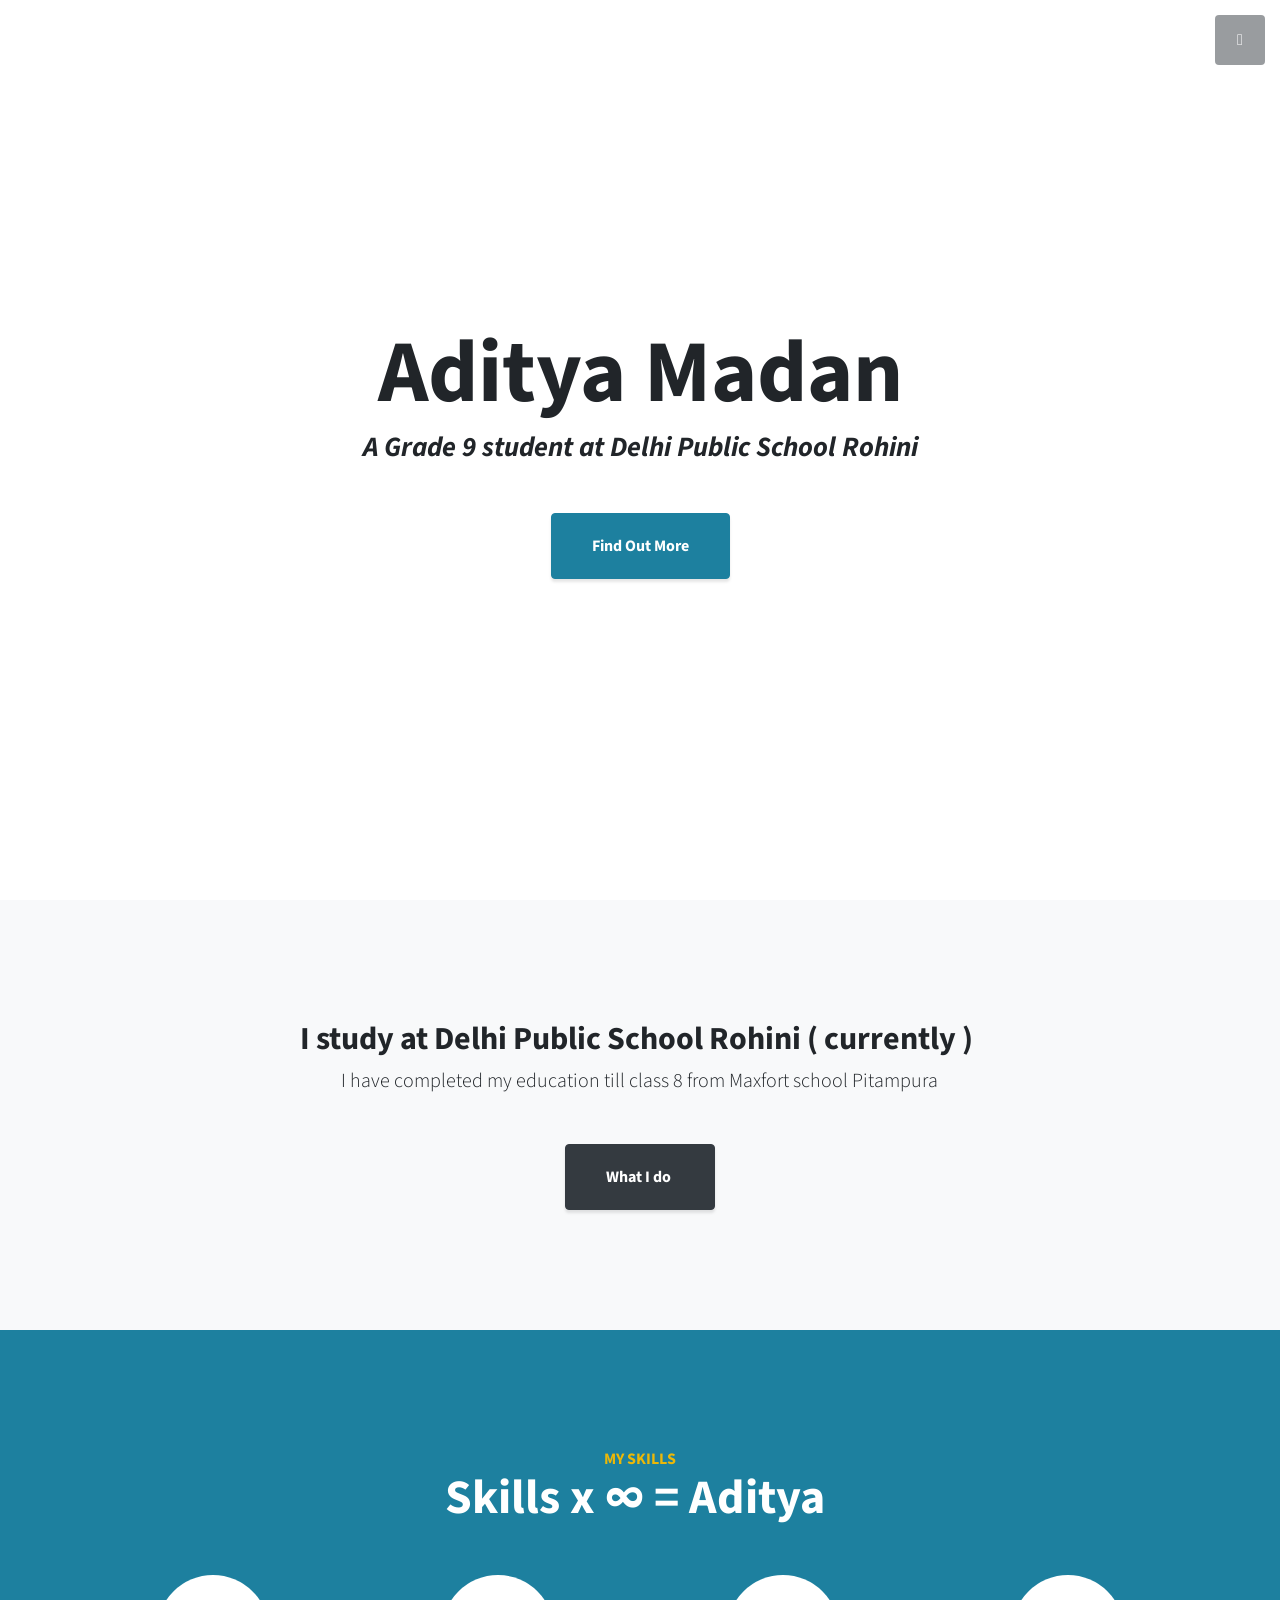
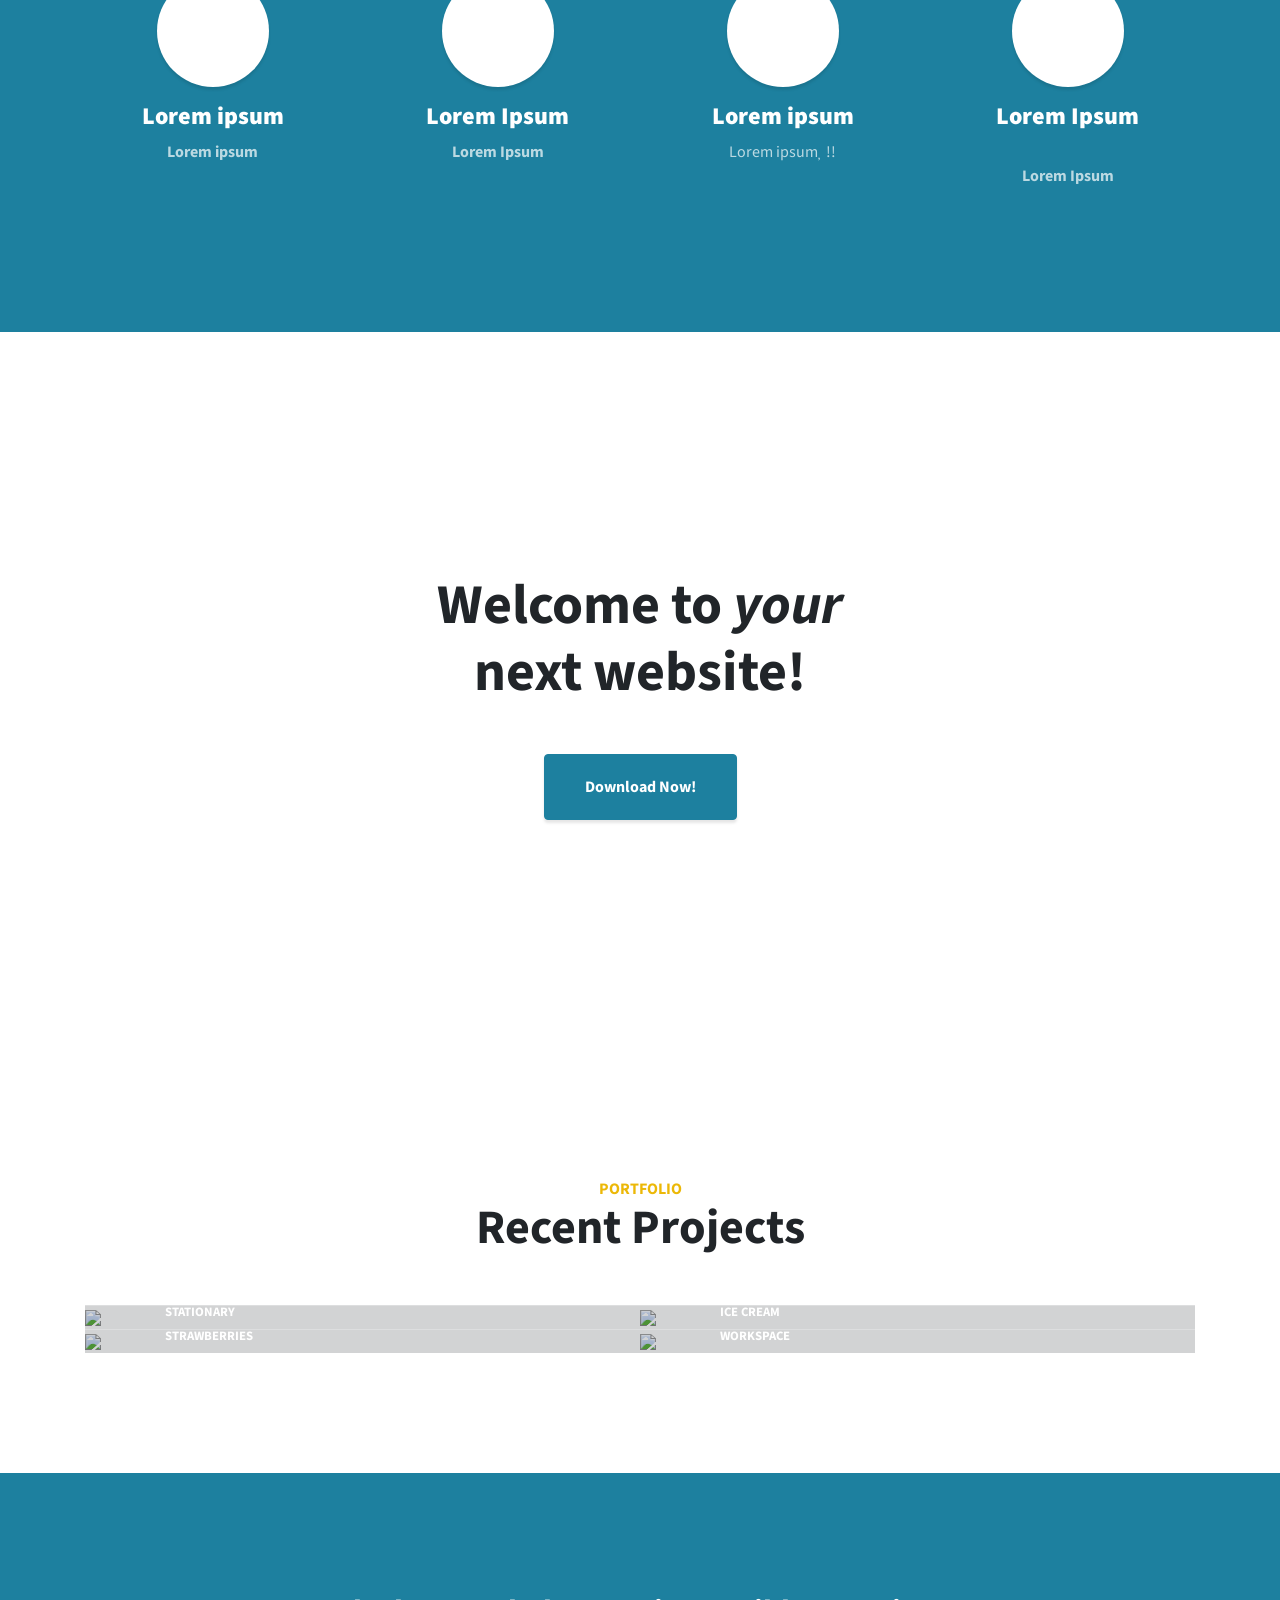
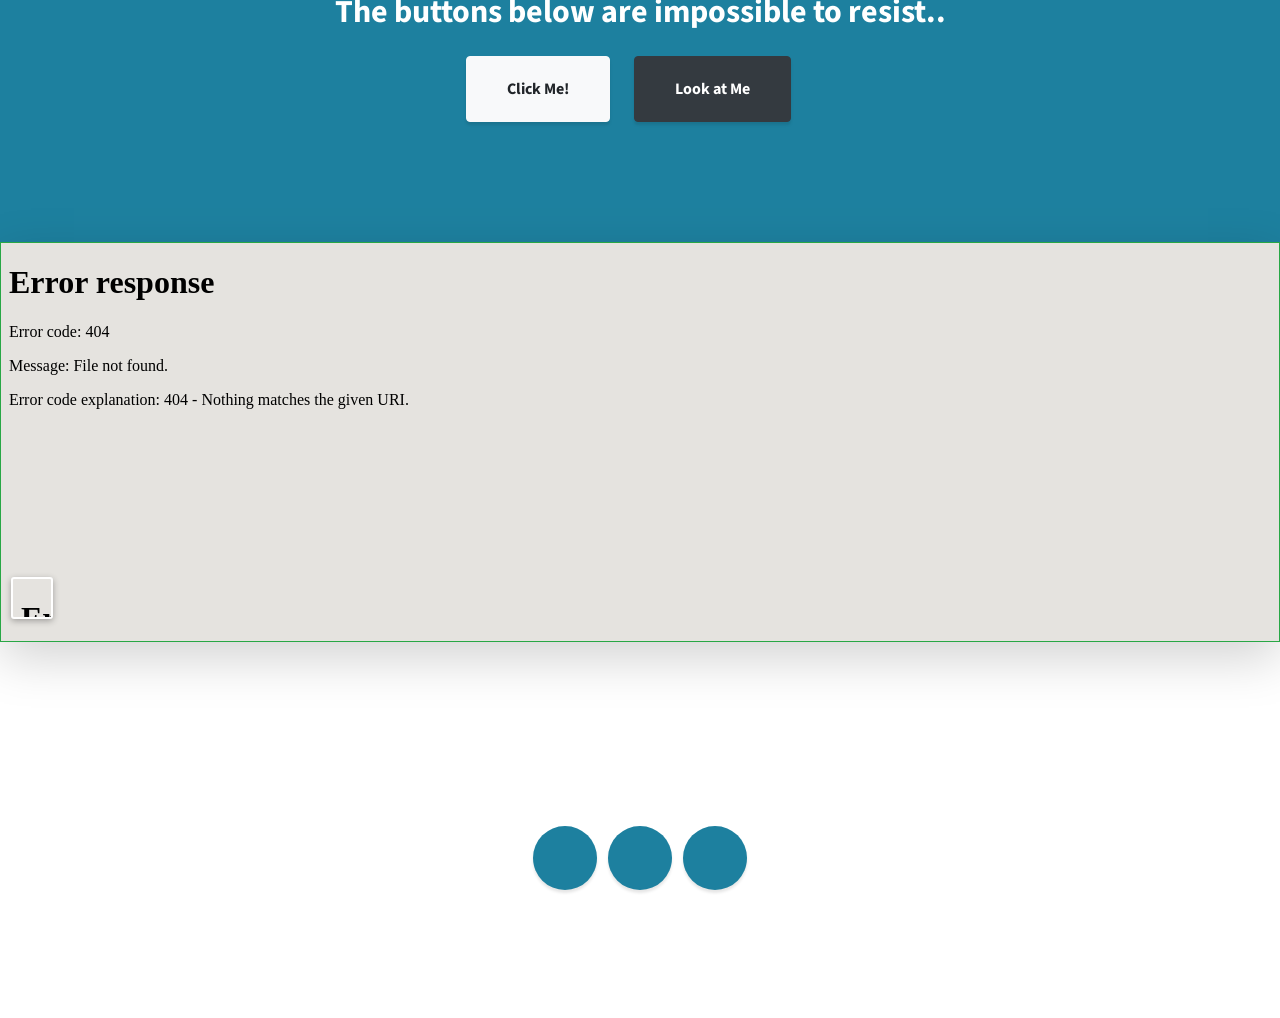
==== Index.html @ 7f30ac35 "rename" ====
<!DOCTYPE html>
<!-- saved from url=(0036)https://misty-union-7593.bss.design/ -->
<html><head><meta http-equiv="Content-Type" content="text/html; charset=UTF-8">
    
    <meta name="viewport" content="width=device-width, initial-scale=1.0, shrink-to-fit=no">
    <title>Aditya's Portfolio</title>
    <link rel="stylesheet" href="./Home - Brand_files/bootstrap.min.css">
    <link rel="stylesheet" href="./Home - Brand_files/css">
    <link rel="stylesheet" href="./Home - Brand_files/font-awesome.min.css">
    <link rel="stylesheet" href="./Home - Brand_files/simple-line-icons.min.css">
    <link rel="stylesheet" href="./Home - Brand_files/animate.min.css">
</head>

<body id="page-top"><a class="menu-toggle rounded" href="https://misty-union-7593.bss.design/#"><i class="fa fa-bars"></i></a>
    <nav class="navbar navbar-light navbar-expand" id="sidebar-wrapper">
        <div class="container"><button data-toggle="collapse" class="navbar-toggler d-none" data-target="#"></button>
            <div class="collapse navbar-collapse">
                <ul class="nav navbar-nav sidebar-nav" id="sidebar-nav">
                    <li class="nav-item sidebar-brand"><a class="nav-link active js-scroll-trigger" href="https://misty-union-7593.bss.design/#page-top">Brand</a></li>
                    <li class="nav-item sidebar-nav-item"><a class="nav-link js-scroll-trigger" href="https://misty-union-7593.bss.design/#page-top">Home</a></li>
                    <li class="nav-item sidebar-nav-item"><a class="nav-link js-scroll-trigger" href="https://misty-union-7593.bss.design/#about">About</a></li>
                    <li class="nav-item sidebar-nav-item"><a class="nav-link js-scroll-trigger" href="https://misty-union-7593.bss.design/#services">Services</a></li>
                    <li class="nav-item sidebar-nav-item"><a class="nav-link js-scroll-trigger" href="https://misty-union-7593.bss.design/#portfolio">Portfolio</a></li>
                    <li class="nav-item sidebar-nav-item"><a class="nav-link js-scroll-trigger" href="https://misty-union-7593.bss.design/#contact">Contact</a></li>
                </ul>
            </div>
        </div>
    </nav>
    <header class="d-flex masthead" style="background-image:url(&#39;/assets/img/bg-masthead.jpg?h=c6246dd736889aa3be373dc43f71e01e&#39;);">
        <div class="container my-auto text-center">
            <h1 class="mb-1">Aditya Madan</h1>
            <h3 class="mb-5"><em>A Grade 9 student at Delhi Public School Rohini</em></h3><a class="btn btn-primary btn-xl js-scroll-trigger" role="button" href="https://misty-union-7593.bss.design/#about">Find Out More</a>
            <div class="overlay"></div>
        </div>
    </header>
    <section id="about" class="content-section bg-light">
        <div class="container text-center">
            <div class="row">
                <div class="col-lg-10 mx-auto">
                    <h2>I study at Delhi Public School Rohini ( currently )&nbsp;</h2>
                    <p class="lead mb-5"><span>I have completed my education till class 8 from Maxfort school Pitampura</span></p><a class="btn btn-dark btn-xl js-scroll-trigger" role="button" href="https://misty-union-7593.bss.design/#services">What I do&nbsp;</a></div>
            </div>
        </div>
    </section>
    <section class="tada animated content-section bg-primary text-white text-center" id="services">
        <div class="container">
            <div class="content-section-heading">
                <h3 class="text-secondary mb-0">My Skills</h3>
                <h2 class="mb-5">Skills x ∞ = Aditya&nbsp;</h2>
            </div>
            <div class="row pulse animated">
                <div class="col-md-6 col-lg-3 mb-5 mb-lg-0" data-bs-hover-animate="tada"><span class="mx-auto service-icon rounded-circle mb-3"><i class="icon-screen-smartphone"></i></span>
                    <h4><strong>Lorem ipsum</strong></h4>
                    <p class="mb-0 text-faded"><strong>Lorem ipsum</strong><br><br></p>
                </div>
                <div class="col-md-6 col-lg-3 mb-5 mb-lg-0" data-bs-hover-animate="shake"><span class="mx-auto service-icon rounded-circle mb-3"><i class="icon-link"></i></span>
                    <h4><strong>Lorem Ipsum</strong></h4>
                    <p class="mb-0 text-faded"><strong>Lorem Ipsum</strong><br><br></p>
                </div>
                <div class="col-md-6 col-lg-3 mb-5 mb-lg-0" data-bs-hover-animate="swing"><span class="mx-auto service-icon rounded-circle mb-3"><i class="icon-like"></i></span>
                    <h4><strong>Lorem ipsum</strong></h4>
                    <p class="mb-0 text-faded"><span>Lorem ipsum</span><i class="fa fa-heart"></i><span>&nbsp;!!</span></p>
                </div>
                <div class="col-md-6 col-lg-3 mb-5 mb-lg-0" data-bs-hover-animate="wobble"><span class="mx-auto service-icon rounded-circle mb-3"><i class="icon-mustache"></i></span>
                    <h4><strong>Lorem Ipsum</strong></h4>
                    <p class="mb-0 text-faded"><br><strong>Lorem Ipsum</strong><br><br></p>
                </div>
            </div>
        </div>
    </section>
    <section class="callout" style="background:linear-gradient(90deg, rgba(255, 255, 255, 0.1) 0%, rgba(255, 255, 255, 0.1) 100%), url(&quot;/assets/img/bg-callout.jpg?h=4b06cd229840dd2ac20165f423f36ca6&quot;);background-position:center center;background-repeat:no-repeat;background-size:cover;">
        <div class="container text-center">
            <h2 class="mx-auto mb-5"><span>Welcome to&nbsp;</span><em>your</em><span><br>next website!<br></span></h2><a class="btn btn-primary btn-xl" role="button" href="https://misty-union-7593.bss.design/#">Download Now!</a></div>
    </section>
    <section id="portfolio" class="content-section">
        <div class="container">
            <div class="content-section-heading text-center">
                <h3 class="text-secondary mb-0">Portfolio</h3>
                <h2 class="mb-5">Recent Projects</h2>
            </div>
            <div class="row no-gutters">
                <div class="col-lg-6">
                    <a class="portfolio-item" href="https://misty-union-7593.bss.design/#">
                        <div class="caption">
                            <div class="caption-content">
                                <h2>Stationary</h2>
                                <p class="mb-0">Lorem Ipsum</p>
                            </div>
                        </div><img class="img-fluid" src="./Home - Brand_files/portfolio-1.jpg"></a>
                </div>
                <div class="col-lg-6">
                    <a class="portfolio-item" href="https://misty-union-7593.bss.design/#">
                        <div class="caption">
                            <div class="caption-content">
                                <h2>Ice Cream</h2>
                                <p class="mb-0">Lorem Ipsum</p>
                            </div>
                        </div><img class="img-fluid" src="./Home - Brand_files/portfolio-2.jpg"></a>
                </div>
                <div class="col-lg-6">
                    <a class="portfolio-item" href="https://misty-union-7593.bss.design/#">
                        <div class="caption">
                            <div class="caption-content">
                                <h2>Strawberries</h2>
                                <p class="mb-0">Strawberries are such a tasty snack, especially with a little sugar on top!</p>
                            </div>
                        </div><img class="img-fluid" src="./Home - Brand_files/portfolio-3.jpg"></a>
                </div>
                <div class="col-lg-6">
                    <a class="portfolio-item" href="https://misty-union-7593.bss.design/#">
                        <div class="caption">
                            <div class="caption-content">
                                <h2>Workspace</h2>
                                <p class="mb-0">A yellow workspace with some scissors, pencils, and other objects.</p>
                            </div>
                        </div><img class="img-fluid" src="./Home - Brand_files/portfolio-4.jpg"></a>
                </div>
            </div>
        </div>
    </section>
    <section class="content-section bg-primary text-white">
        <div class="container text-center">
            <h2 class="mb-4">The buttons below are impossible to resist..</h2><a class="btn btn-light btn-xl mr-4" role="button" href="https://misty-union-7593.bss.design/#">Click Me!</a><a class="btn btn-dark btn-xl mr-4" role="button" href="https://misty-union-7593.bss.design/#">Look at Me</a></div>
    </section>
    <section id="contact" class="map"><iframe class="bg-dark border rounded-0 border-success shadow-lg" allowfullscreen="" frameborder="0" src="./Home - Brand_files/directions.html" width="100%" height="400"></iframe></section>
    <footer class="footer text-center">
        <div class="container">
            <ul class="list-inline mb-5">
                <li class="list-inline-item">&nbsp;<a class="text-white social-link rounded-circle" href="https://misty-union-7593.bss.design/#"><i class="icon-social-facebook"></i></a></li>
                <li class="list-inline-item">&nbsp;<a class="text-white social-link rounded-circle" href="https://misty-union-7593.bss.design/#"><i class="icon-social-twitter"></i></a></li>
                <li class="list-inline-item">&nbsp;<a class="text-white social-link rounded-circle" href="https://github.com/"><i class="icon-social-github"></i></a></li>
            </ul>
        </div><a class="js-scroll-trigger scroll-to-top rounded" href="https://misty-union-7593.bss.design/#page-top"><i class="fa fa-angle-up"></i></a></footer>
    <script src="./Home - Brand_files/jquery.min.js.download"></script>
    <script src="./Home - Brand_files/bootstrap.bundle.min.js.download"></script>
    <script src="./Home - Brand_files/jquery.easing.min.js.download"></script>
    <script src="./Home - Brand_files/script.min.js.download"></script>


</body></html>
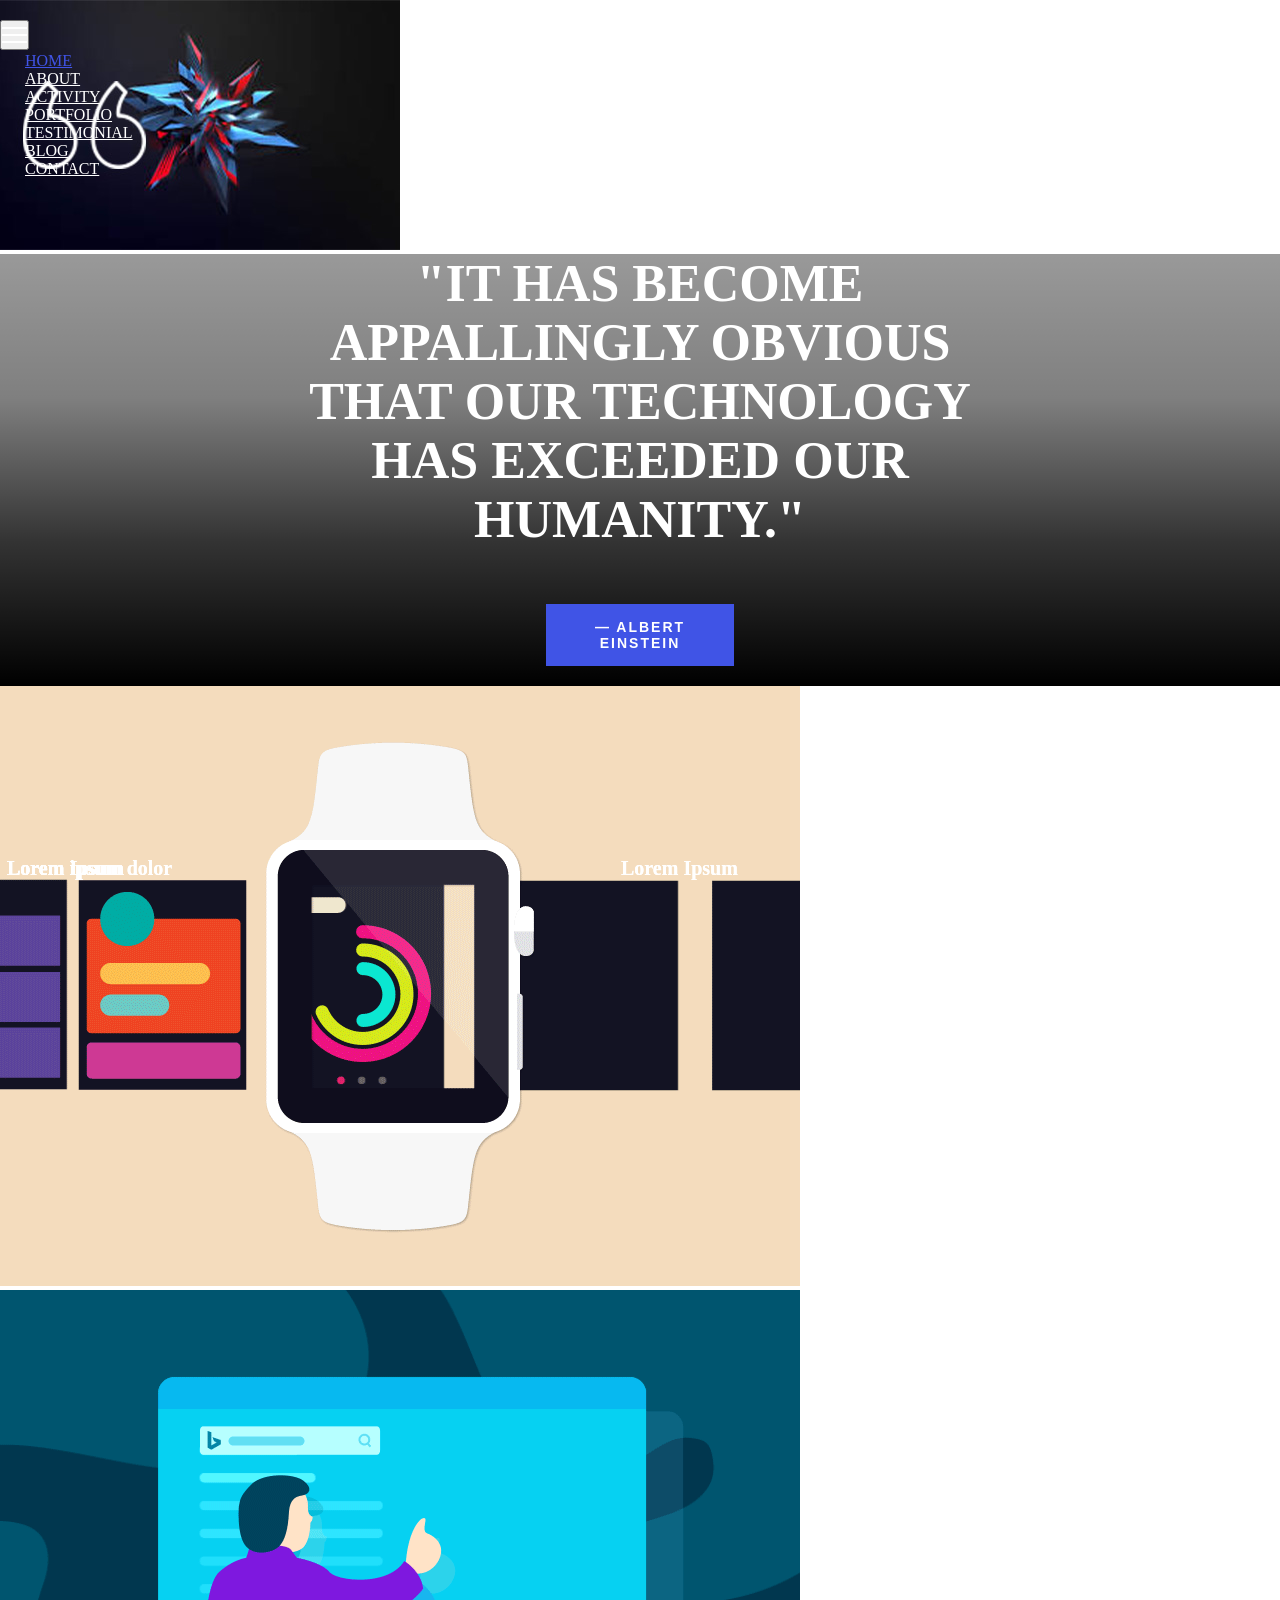
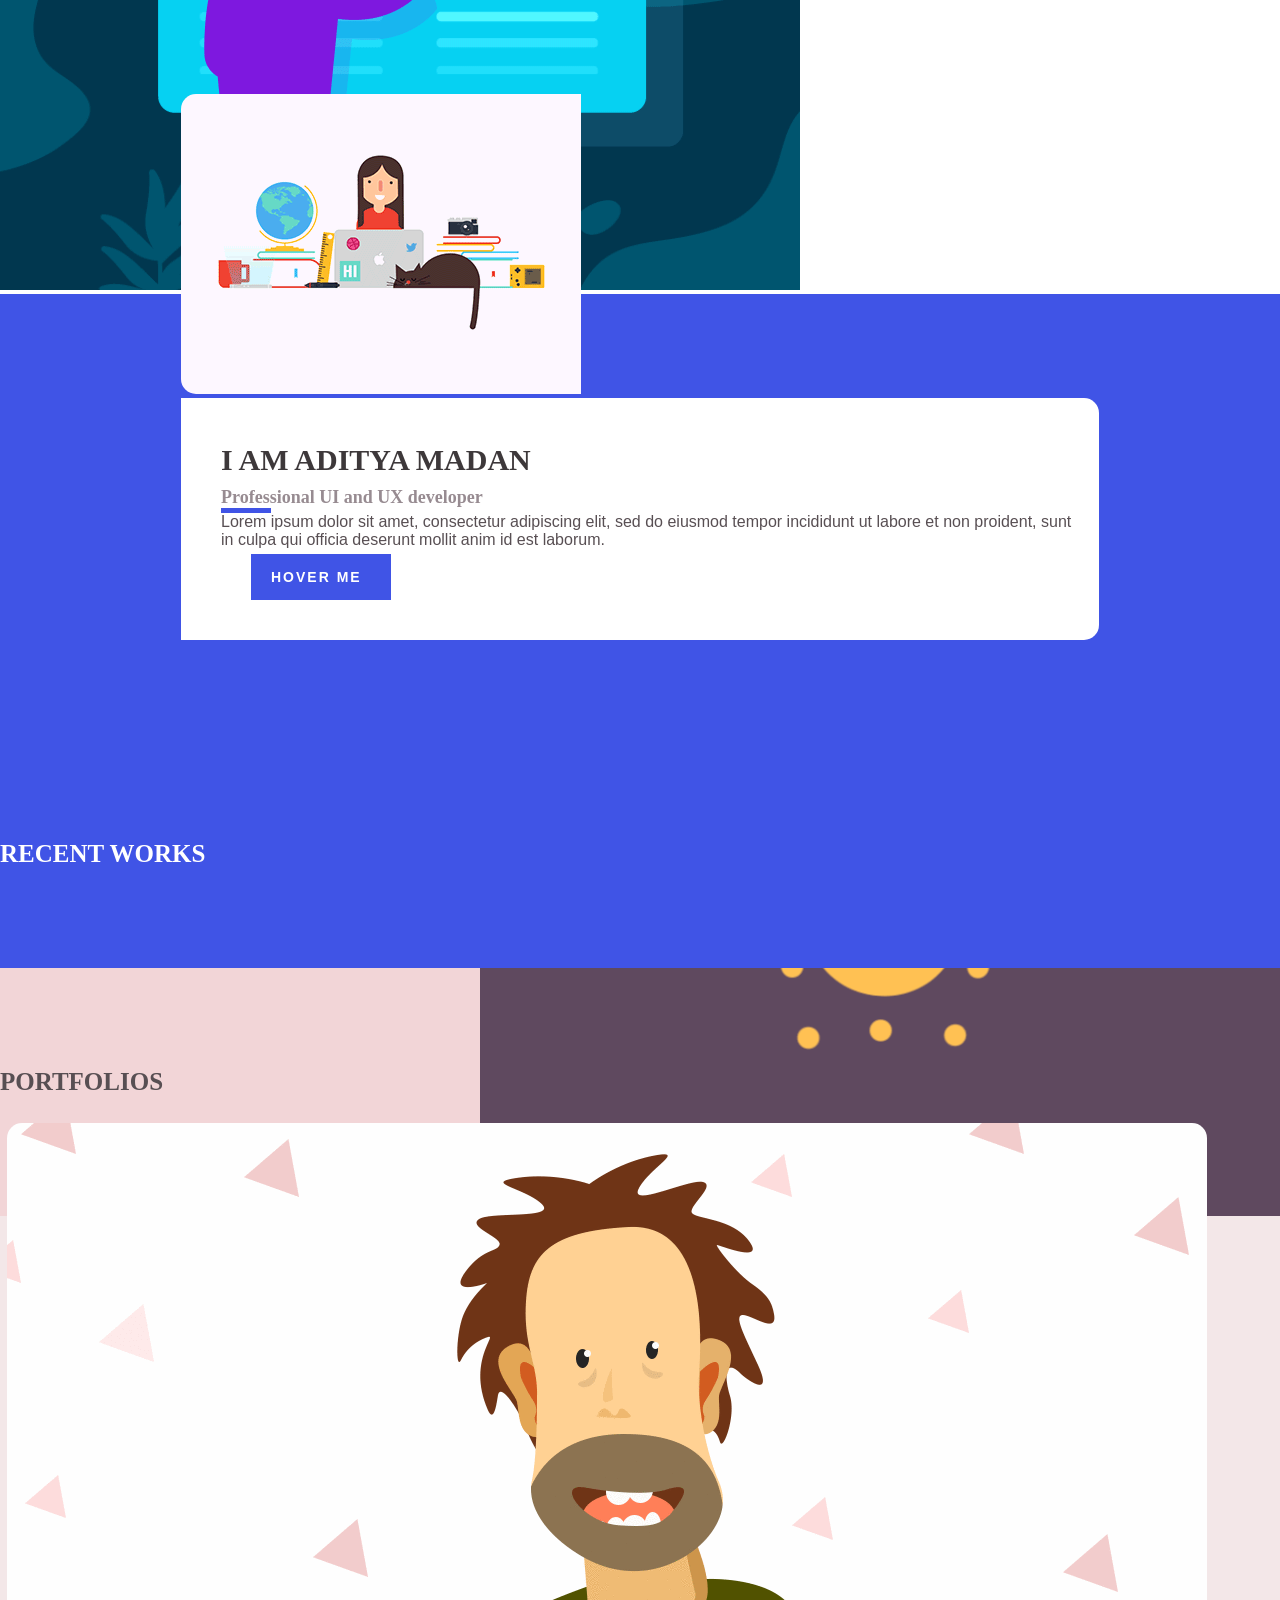
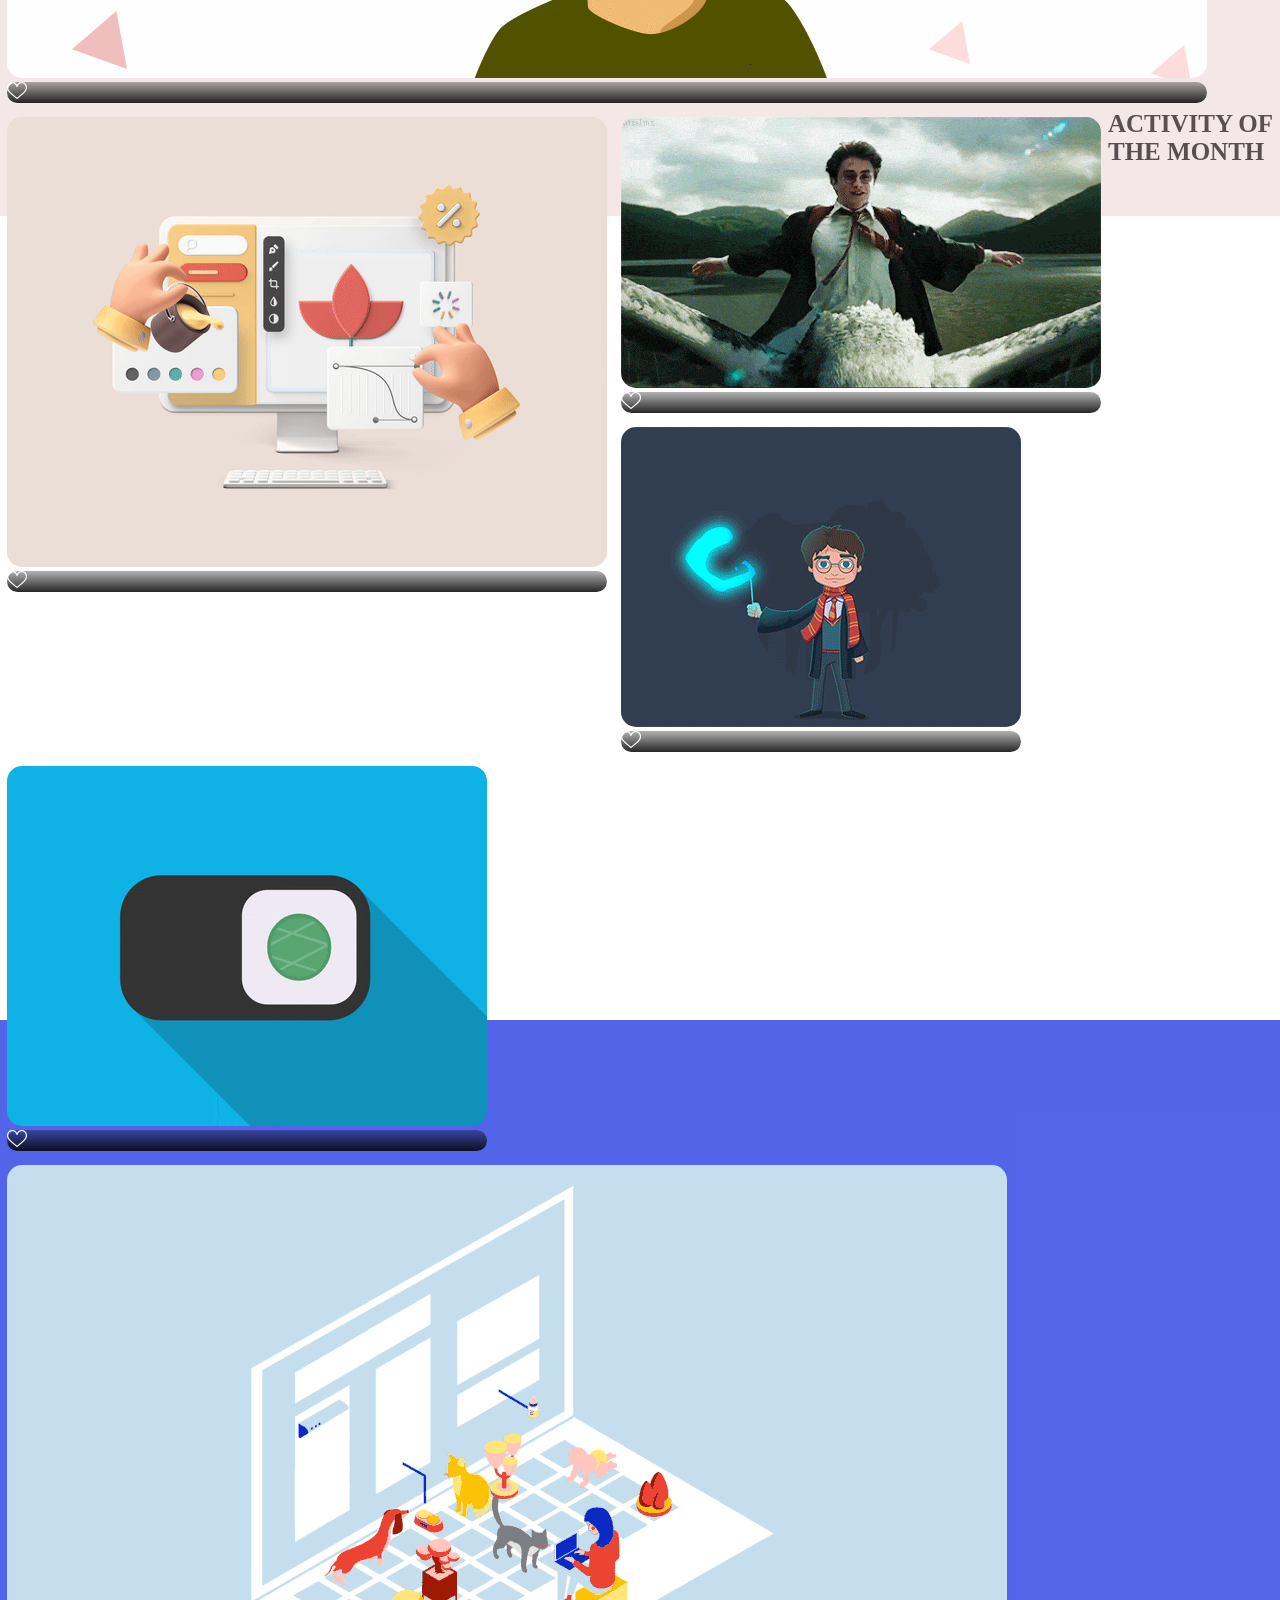
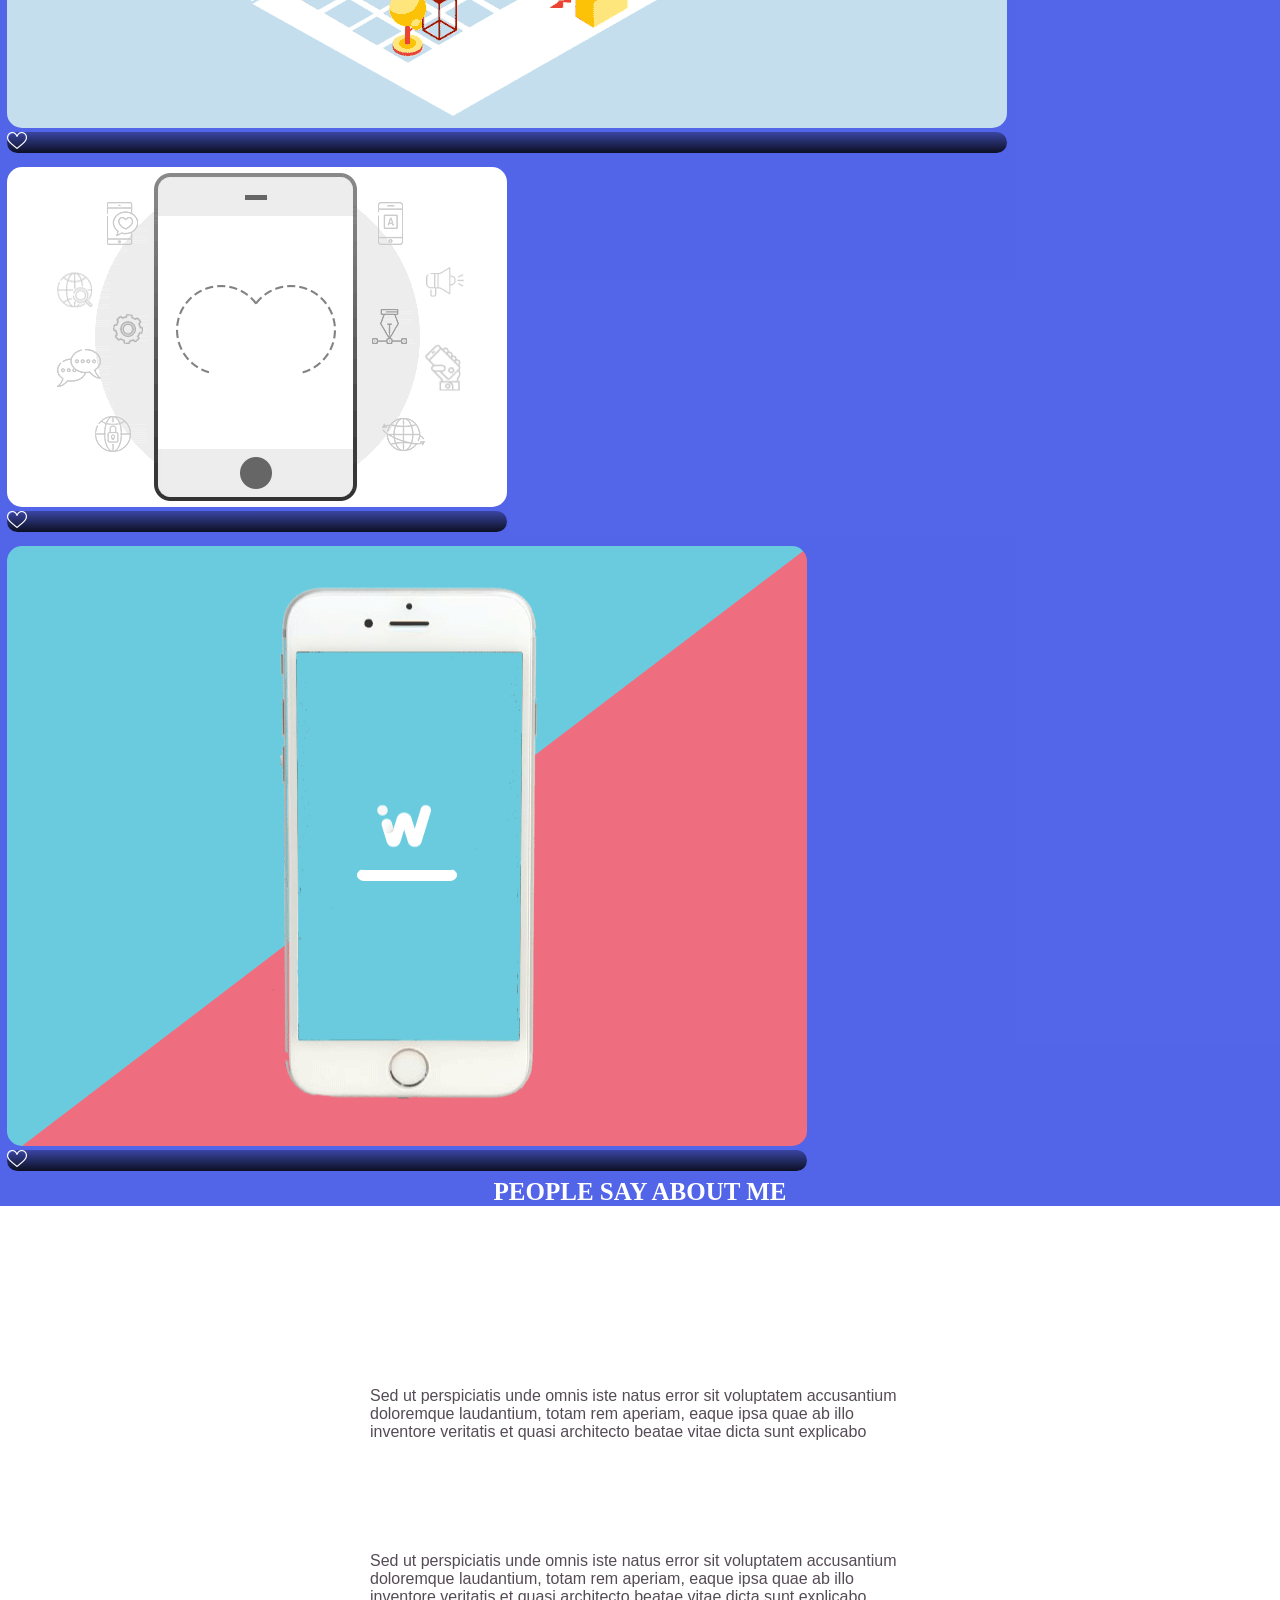
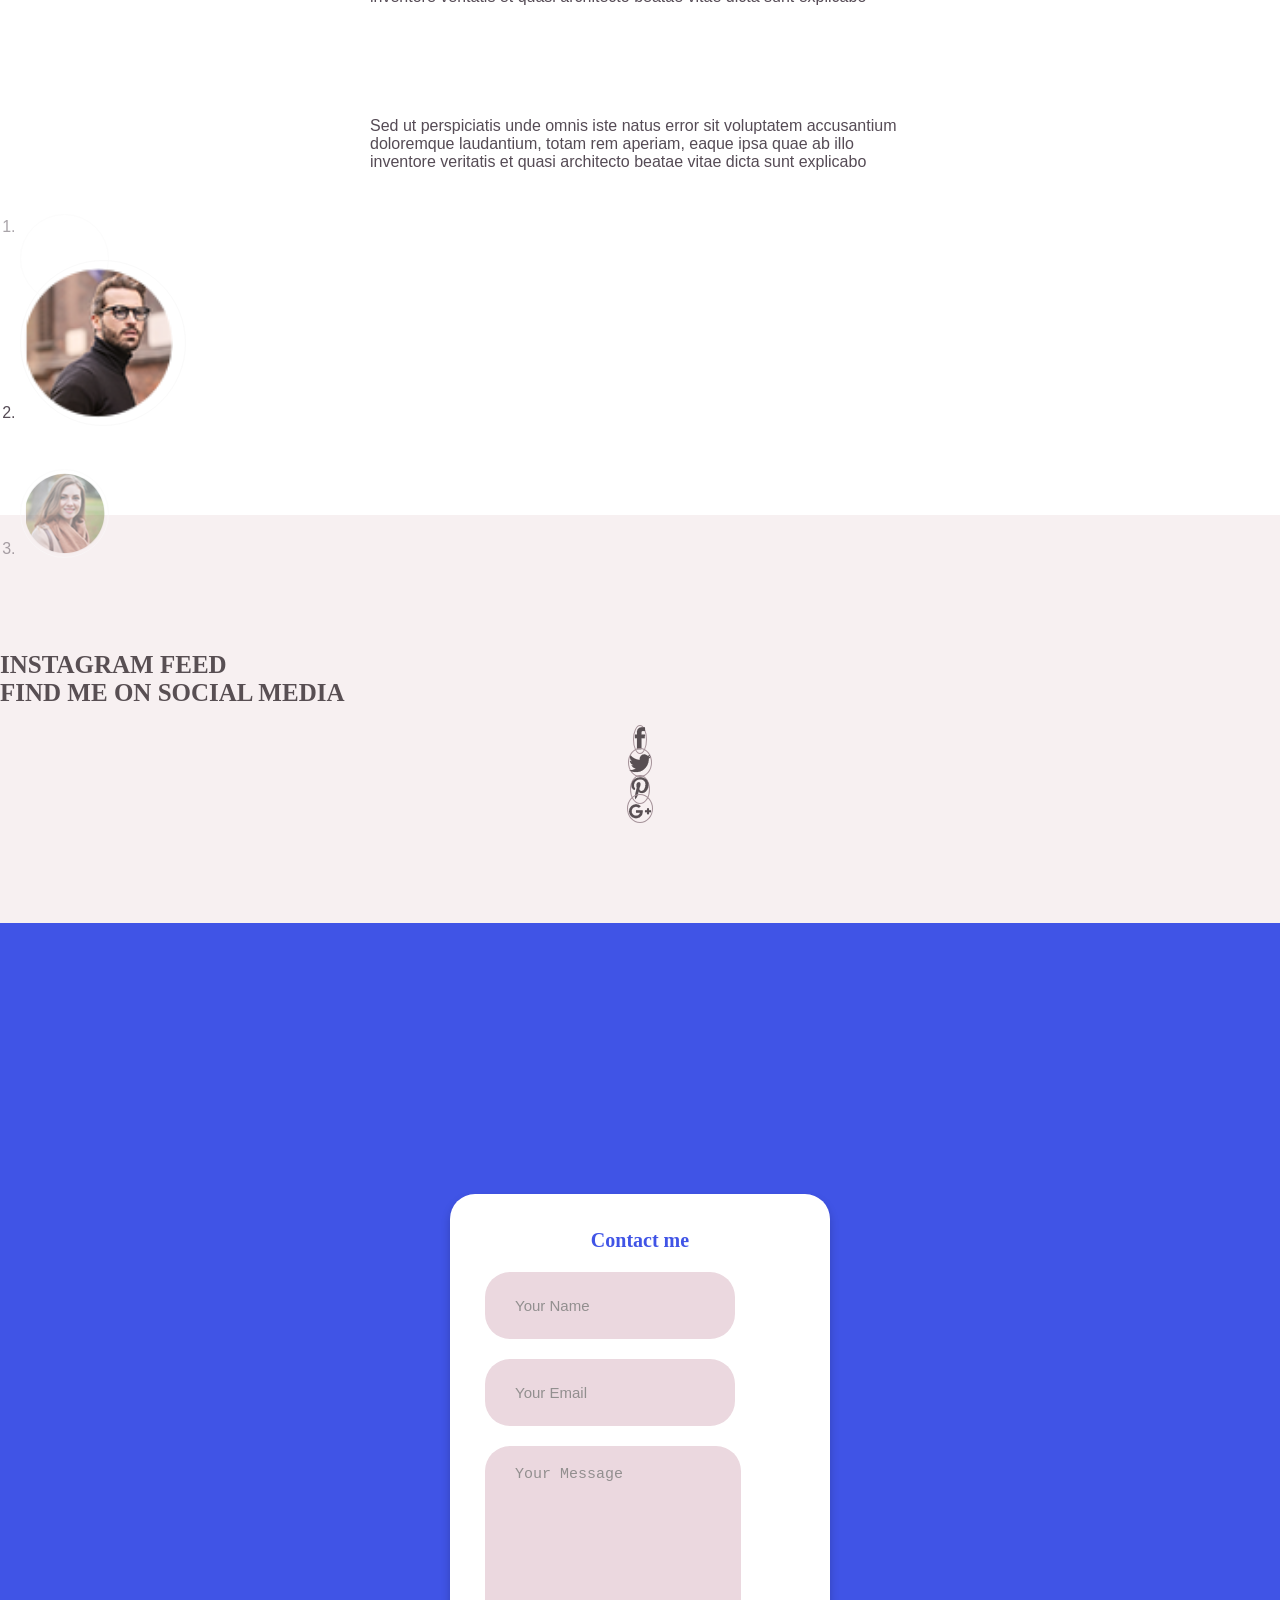
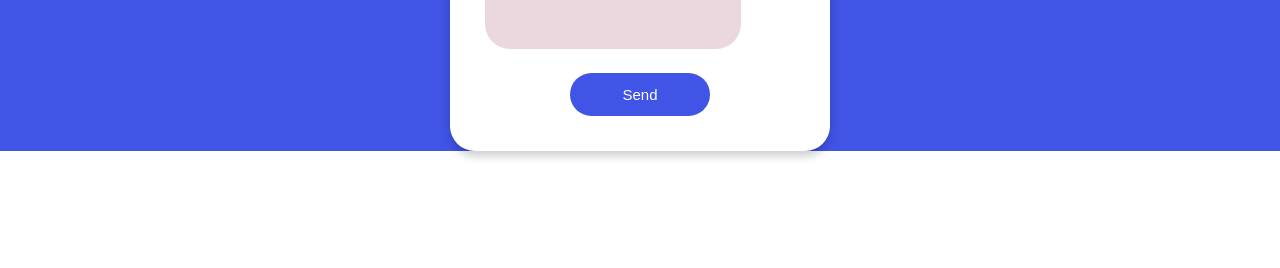
==== commit eeef2015: "del" ====
--- a/Index.html
+++ b/Index.html
@@ -1,140 +1,338 @@
 <!DOCTYPE html>
-<!-- saved from url=(0036)https://misty-union-7593.bss.design/ -->
-<html><head><meta http-equiv="Content-Type" content="text/html; charset=UTF-8">
+
+<html lang="en">
+<head>
+  <!-- Required meta tags -->
+  <meta charset="utf-8">
+  <meta name="viewport" content="width=device-width, initial-scale=1, shrink-to-fit=no">
+  <link rel="stylesheet" href="assets/css/bootstrap.min.css">
+  <link rel="stylesheet" href="assets/css/style.css">
+  <title>Aditya Madan</title>
+</head>
+
+<body>
+  <nav class="navbar navbar-expand-md  fixed-top maine-menu">
+    <div class="container">
+      <button class="navbar-toggler ml-auto" data-target="#my-nav" onclick="myFunction(this)" data-toggle="collapse"> <span class="bar1"></span> <span class="bar2"></span> <span class="bar3"></span> </button>
+      <div id="my-nav" class="collapse navbar-collapse">
+        <ul class="navbar-nav mx-auto">
+          <li class="nav-item active"> <a class="nav-link" href="#">Home</a> </li>
+          <li class="nav-item"> <a class="nav-link" href="#about" tabindex="-1" aria-disabled="true">About</a></li>
+          <li class="nav-item"> <a class="nav-link" href="#activity" tabindex="-1" aria-disabled="true">Activity</a></li>
+          <li class="nav-item"> <a class="nav-link" href="#portfolio" tabindex="-1" aria-disabled="true">Portfolio</a></li>
+          <li class="nav-item"> <a class="nav-link" href="#testimonial" tabindex="-1" aria-disabled="true">Testimonial</a></li>
+          <li class="nav-item"> <a class="nav-link" href="blog.html" tabindex="-1" aria-disabled="true">Blog</a></li>
+          <li class="nav-item"> <a class="nav-link" href="#contact" tabindex="-1" aria-disabled="true">Contact</a></li>
+        </ul>
+      </div>
+    </div>
+  </nav>
+  <div class="container-fluid fh5co-home-banner">
+    <div class="card"> <img class="card-img" src="assets/img/banner-img.jpg" alt="">
+      <div class="card-img-overlay">
+        <div class="center-text">
+          <h2 class="card-title">"It has become appallingly obvious that our technology has exceeded our humanity."
+
+</h2>
+          <a class="btn btn-3 hover-border-3">
+    <span>— Albert Einstein</span></a>
+
+           </div>
+      </div>
+    </div>
+  </div>
+  <div class="container-fluid fh5co-two-img">
+    <div class="row">
+      <div class="col-sm-6 pr-0 pl-0">
+        <div class="card"> <img class="card-img" src="assets/img/girl1.jpg" alt="">
+          <div class="card-img-overlay"> </div>
+        </div>
+      </div>
+      <div class="col-sm-6 pr-0 pl-0">
+        <div class="card"> <img class="card-img" src="assets/img/girl2.jpg" alt="">
+          <div class="card-img-overlay"> </div>
+        </div>
+      </div>
+    </div>
+  </div>
+
+  <div class="container-fluid fh5co-recent-work">
+    <div class="container contact-pop">
+      <div class="row">
+        <div class="col-md-6  pr-0">
+          <div class="card"> <img class="card-img w-100" src="assets/img/girl3.jpg" alt="">
+            <div class="card-img-overlay"> </div>
+          </div>
+        </div>
+        <div class="col-md-6 pl-0" id="about">
+          <div class="content">
+            <h3>I am Aditya Madan</h3>
+            <h4>Professional UI and UX developer</h4>
+            <hr />
+            <p>Lorem ipsum dolor sit amet, consectetur adipiscing elit, sed do eiusmod tempor incididunt ut labore et  non proident, sunt in culpa qui officia deserunt mollit anim id est laborum.</p>
+            <a class="btn btn-3 m-0 hover-border-5">
+    <span>hover me</span></a>
+ </div>
+          </div>
+        </div>
+      </div>
+      <div class="container recent" id="activity">
+        <div class="row">
+          <h2>Recent works</h2>
+          <div class="owl-carousel owl-carousel2 owl-theme">
+            <div>
+              <div class="card"> <img class="card-img" src="assets/img/recent-img1.jpg" alt="">
+                <div class="card-img-overlay"> <a href="#"><img src="assets/img/heart.png" class="heart" alt="heart icon"></a>
+                  <div class="bottom-text">
+                    <h5 class="card-title">Sparky Watches</h5>
+                    <p class="card-text">Luxury Watches made available</p>
+                  </div>
+                </div>
+              </div>
+            </div>
+            <div>
+              <div class="card"> <img class="card-img" src="assets/img/recent-img2.jpg" alt="">
+                <div class="card-img-overlay"> <a href="#"><img src="assets/img/heart.png" class="heart" alt="heart icon"></a>
+                  <div class="bottom-text">
+                    <h5 class="card-title">Add to Bag</h5>
+                    <p class="card-text">All your needs from the comfort of your home</p>
+                  </div>
+                </div>
+              </div>
+            </div>
+            <div>
+              <div class="card"> <img class="card-img" src="assets/img/recent-img3.jpg" alt="">
+                <div class="card-img-overlay"> <a href="#"><img src="assets/img/heart.png" class="heart" alt="heart icon"></a>
+                  <div class="bottom-text">
+                    <h5 class="card-title">-(Text deleted due to copyright)</h5>
+                    <p class="card-text">-</p>
+                  </div>
+                </div>
+              </div>
+            </div>
+            <div>
+              <div class="card"> <img class="card-img" src="assets/img/recent-img4.jpg" alt="">
+                <div class="card-img-overlay"> <a href="#"><img src="assets/img/heart.png" class="heart" alt="heart icon"></a>
+                  <div class="bottom-text">
+                    <h5 class="card-title">Worksheet maker</h5>
+                    <p class="card-text">Make worksheets for your students</p>
+                  </div>
+                </div>
+              </div>
+            </div>
+          </div>
+        </div>
+      </div>
+    </div>
+  </div>
+  <div class="container-fluid recent fh5co-portfolio" id="portfolio">
+    <div class="container">
+      <h2>Portfolios</h2>
+      <div class="row">
+        <div class="bx bx-1">
+          <div class="card"> <img class="card-img" src="assets/img/portfolio-img1.png" alt="">
+            <div class="card-img-overlay"> <a href="#"><img src="assets/img/heart.png" class="heart" alt="heart icon"></a>
+              <div class="bottom-text">
+                <h5 class="card-title">Lorem Ipsum</h5>
+              </div>
+            </div>
+          </div>
+        </div>
+        <div class="bx bx-2">
+          <div class="card"> <img class="card-img" src="assets/img/portfolio-img2.png" alt="">
+            <div class="card-img-overlay"> <a href="#"><img src="assets/img/heart.png" class="heart" alt="heart icon"></a>
+              <div class="bottom-text">
+                <h5 class="card-title">Lorem Ipsum</h5>
+              </div>
+            </div>
+          </div>
+        </div>
+        <div class="bx bx-3">
+          <div class="card"> <img class="card-img" src="assets/img/portfolio-img3.png" alt="">
+            <div class="card-img-overlay"> <a href="#"><img src="assets/img/heart.png" class="heart" alt="heart icon"></a>
+              <div class="bottom-text">
+                <h5 class="card-title">Lorem Ipsum</h5>
+              </div>
+            </div>
+          </div>
+        </div>
+        <div class="bx bx-4">
+          <div class="card"> <img class="card-img" src="assets/img/portfolio-img4.png" alt="">
+            <div class="card-img-overlay"> <a href="#"><img src="assets/img/heart.png" class="heart" alt="heart icon"></a>
+              <div class="bottom-text">
+                <h5 class="card-title">Lorem Ipsum</h5>
+              </div>
+            </div>
+          </div>
+        </div>
+        <div class="bx bx-middle" style="padding: 0;">
+          <div class="bx bx-5">
+            <div class="card"> <img class="card-img" src="assets/img/portfolio-img5.png" alt="">
+              <div class="card-img-overlay"> <a href="#"><img src="assets/img/heart.png" class="heart" alt="heart icon"></a>
+                <div class="bottom-text">
+                  <h5 class="card-title">Lorem ipsum dolor</h5>
+                </div>
+              </div>
+            </div>
+          </div>
+          <div class="bx bx-6">
+            <div class="card"> <img class="card-img" src="assets/img/portfolio-img6.png" alt="">
+              <div class="card-img-overlay"> <a href="#"><img src="assets/img/heart.png" class="heart" alt="heart icon"></a>
+                <div class="bottom-text">
+                  <h5 class="card-title">Lorem ipsum dolor</h5>
+                </div>
+              </div>
+            </div>
+          </div>
+          <div>
+            <div class="bx bx-7">
+              <div class="card"> <img class="card-img" src="assets/img/portfolio-img7.png" alt="">
+                <div class="card-img-overlay"> <a href="#"><img src="assets/img/heart.png" class="heart" alt="heart icon"></a>
+                  <div class="bottom-text">
+                    <h5 class="card-title">Lorem Ipsum</h5>
+                  </div>
+                </div>
+              </div>
+            </div>
+            <div class="bx bx-8">
+              <div class="card"> <img class="card-img" src="assets/img/portfolio-img8.png" alt="">
+                <div class="card-img-overlay"> <a href="#"><img src="assets/img/heart.png" class="heart" alt="heart icon"></a>
+                  <div class="bottom-text">
+                    <h5 class="card-title">Lorem Ipsum</h5>
+                  </div>
+                </div>
+              </div>
+            </div>
+          </div>
+        </div>
+      </div>
+    </div>
+  </div>
+  <div class="container-fluid fh5co-recent-work activity">
+    <div class="container recent">
+      <div class="row">
+        <h2>Activity of the month</h2>
+        <div class="owl-carousel owl-carousel3 owl-theme">
+          <div>
+            <div class="card"> <img class="card-img" src="assets/img/activity-img1.png" alt="">
+              <div class="card-img-overlay">
+                <div class="bottom-text">
+                  <h5 class="card-title">Sed ut perspiciatis unde &nbsp; iste natus error sit volup</h5>
+                  <a href="#">Read more <img src="assets/img/double-right.svg" alt=""></a> 
+                </div>
+              </div>
+            </div>
+          </div>
+          <div>
+            <div class="card"> <img class="card-img" src="assets/img/activity-img2.png"  alt="">
+              <div class="card-img-overlay">
+                <div class="bottom-text">
+                  <h5 class="card-title">Sed ut perspiciatis unde &nbsp; iste natus error sit volup</h5>
+                  <a href="#">Read more <img src="assets/img/double-right.svg" alt=""></a> 
+                </div>
+              </div>
+            </div>
+          </div>
+          <div>
+            <div class="card"> <img class="card-img" src="assets/img/activity-img3.png" alt="">
+              <div class="card-img-overlay">
+                <div class="bottom-text">
+                  <h5 class="card-title">Sed ut perspiciatis unde &nbsp; iste natus error sit volup</h5>
+                  <a href="#">Read more <img src="assets/img/double-right.svg" alt=""></a> 
+                </div>
+              </div>
+            </div>
+          </div>
+        </div>
+      </div>
+    </div>
+  </div>
+  <div class="container-fluid fh5co-about-me" id="testimonial">
+    <div id="my-carousel" class="carousel slide" data-ride="carousel">
+      <div class="carousel-inner">
+        <div class="card"> <img class="card-img d-block w-100" src="assets/img/about-me-img.jpg" alt="">
+          <div class="card-img-overlay">
+            <h2>People say about me</h2>
+          </div>
+        </div>
+        <div class="carousel-item">
+          <div class="carousel-caption d-md-block"> <img src="assets/img/quote-icon.png" alt="">
+            <p>Sed ut perspiciatis unde omnis iste natus error sit voluptatem accusantium doloremque laudantium, totam rem aperiam, eaque ipsa quae ab illo inventore veritatis et quasi architecto beatae vitae dicta sunt explicabo</p>
+          </div>
+        </div>
+        <div class="carousel-item active">
+          <div class="carousel-caption d-md-block"> <img src="assets/img/quote-icon.png" alt="">
+            <p>Sed ut perspiciatis unde omnis iste natus error sit voluptatem accusantium doloremque laudantium, totam rem aperiam, eaque ipsa quae ab illo inventore veritatis et quasi architecto beatae vitae dicta sunt explicabo</p>
+          </div>
+        </div>
+        <div class="carousel-item">
+          <div class="carousel-caption d-md-block"> <img src="assets/img/quote-icon.png" alt="">
+            <p>Sed ut perspiciatis unde omnis iste natus error sit voluptatem accusantium doloremque laudantium, totam rem aperiam, eaque ipsa quae ab illo inventore veritatis et quasi architecto beatae vitae dicta sunt explicabo</p>
+          </div>
+        </div>
+      </div>
+      <ol class="carousel-indicators">
+        <li data-target="#my-carousel" data-slide-to="0" > <img src="assets/img/about-me-img1.png" alt=""> <span>Sherrie Rose</span> </li>
+        <li class="active" data-target="#my-carousel" data-slide-to="1" aria-current="location"> <img src="assets/img/about-me-img2.png" alt=""> <span>John Bob</span> </li>
+        <li data-target="#my-carousel" data-slide-to="2"> <img src="assets/img/about-me-img3.png" alt=""> <span>Eva Mohan</span> </li>
+      </ol>
+    </div>
+  </div>
+  <div class="container-fluid fh5co-insta-feed activity">
+    <div class="container recent">
+      <div class="row mb-5 pb-5">
+        
+        <div class="col-lg-12 feed-caro">
+          <h2>Instagram feed</h2>
+          <div class="owl-carousel owl-carousel4 owl-theme">
+            <div>
+              <div class="card"> <img class="card-img" src="assets/img/feed-img1.png" alt="">
+                <div class="card-img-overlay"> </div>
+              </div>
+            </div>
+            <div>
+              <div class="card"> <img class="card-img" src="assets/img/feed-img2.png"  alt="">
+                <div class="card-img-overlay"> </div>
+              </div>
+            </div>
+          </div>
+        </div>
+      </div>
+      <h2 class="text-center d-block">Find me on social media</h2>
+      <div class="row social-links">
+        <ul class="nav mx-auto">
+          <li class="nav-item"> <a class="nav-link" href=""><img src="assets/img/facebook.png" alt=""></a> </li>
+          <li class="nav-item"> <a class="nav-link" href=""><img src="assets/img/twitter.png" alt=""></a> </li>
+          <li class="nav-item"> <a class="nav-link" href="#"><img src="assets/img/pinterest.png" alt=""></a> </li>
+          <li class="nav-item"> <a class="nav-link" href="#"><img src="assets/img/google-plus.png" alt=""></a> </li>
+        </ul>
+      </div>
+    </div>
+  </div>
+  <footer class="container-fluid p-0 pr-0">
+    <div class="row mr-0 ml-0">
+      <div class="col-md-6 pr-0 pl-0 map">
+        <iframe src="https://www.google.com/maps/embed?pb=!1m18!1m12!1m3!1d13035.46901327725!2d-80.85396551628644!3d35.234674411422155!2m3!1f0!2f0!3f0!3m2!1i1024!2i768!4f13.1!3m3!1m2!1s0x8856a03af474f38f%3A0xf8301daadf5f7670!2sFourth+Ward%2C+Charlotte%2C+NC%2C+USA!5e0!3m2!1sen!2sin!4v1551001218548"  style="border:0" allowfullscreen></iframe>
+      </div>
+      <div class="col-md-6 content-us">
+        <div class="contact-form" id="contact">
+          <h3 class="text-uppercase">Contact me</h3>
+          <input type="text" class="form-control" placeholder="Your Name">
+          <input type="text" class="form-control" placeholder="Your Email">
+          <textarea class="form-control" placeholder="Your Message"></textarea>
+          <button type="submit">Send</button>
+        </div>
+      </div>
+    </div>
     
-    <meta name="viewport" content="width=device-width, initial-scale=1.0, shrink-to-fit=no">
-    <title>Aditya's Portfolio</title>
-    <link rel="stylesheet" href="./Home - Brand_files/bootstrap.min.css">
-    <link rel="stylesheet" href="./Home - Brand_files/css">
-    <link rel="stylesheet" href="./Home - Brand_files/font-awesome.min.css">
-    <link rel="stylesheet" href="./Home - Brand_files/simple-line-icons.min.css">
-    <link rel="stylesheet" href="./Home - Brand_files/animate.min.css">
-</head>
-
-<body id="page-top"><a class="menu-toggle rounded" href="https://misty-union-7593.bss.design/#"><i class="fa fa-bars"></i></a>
-    <nav class="navbar navbar-light navbar-expand" id="sidebar-wrapper">
-        <div class="container"><button data-toggle="collapse" class="navbar-toggler d-none" data-target="#"></button>
-            <div class="collapse navbar-collapse">
-                <ul class="nav navbar-nav sidebar-nav" id="sidebar-nav">
-                    <li class="nav-item sidebar-brand"><a class="nav-link active js-scroll-trigger" href="https://misty-union-7593.bss.design/#page-top">Brand</a></li>
-                    <li class="nav-item sidebar-nav-item"><a class="nav-link js-scroll-trigger" href="https://misty-union-7593.bss.design/#page-top">Home</a></li>
-                    <li class="nav-item sidebar-nav-item"><a class="nav-link js-scroll-trigger" href="https://misty-union-7593.bss.design/#about">About</a></li>
-                    <li class="nav-item sidebar-nav-item"><a class="nav-link js-scroll-trigger" href="https://misty-union-7593.bss.design/#services">Services</a></li>
-                    <li class="nav-item sidebar-nav-item"><a class="nav-link js-scroll-trigger" href="https://misty-union-7593.bss.design/#portfolio">Portfolio</a></li>
-                    <li class="nav-item sidebar-nav-item"><a class="nav-link js-scroll-trigger" href="https://misty-union-7593.bss.design/#contact">Contact</a></li>
-                </ul>
-            </div>
-        </div>
-    </nav>
-    <header class="d-flex masthead" style="background-image:url(&#39;/assets/img/bg-masthead.jpg?h=c6246dd736889aa3be373dc43f71e01e&#39;);">
-        <div class="container my-auto text-center">
-            <h1 class="mb-1">Aditya Madan</h1>
-            <h3 class="mb-5"><em>A Grade 9 student at Delhi Public School Rohini</em></h3><a class="btn btn-primary btn-xl js-scroll-trigger" role="button" href="https://misty-union-7593.bss.design/#about">Find Out More</a>
-            <div class="overlay"></div>
-        </div>
-    </header>
-    <section id="about" class="content-section bg-light">
-        <div class="container text-center">
-            <div class="row">
-                <div class="col-lg-10 mx-auto">
-                    <h2>I study at Delhi Public School Rohini ( currently )&nbsp;</h2>
-                    <p class="lead mb-5"><span>I have completed my education till class 8 from Maxfort school Pitampura</span></p><a class="btn btn-dark btn-xl js-scroll-trigger" role="button" href="https://misty-union-7593.bss.design/#services">What I do&nbsp;</a></div>
-            </div>
-        </div>
-    </section>
-    <section class="tada animated content-section bg-primary text-white text-center" id="services">
-        <div class="container">
-            <div class="content-section-heading">
-                <h3 class="text-secondary mb-0">My Skills</h3>
-                <h2 class="mb-5">Skills x ∞ = Aditya&nbsp;</h2>
-            </div>
-            <div class="row pulse animated">
-                <div class="col-md-6 col-lg-3 mb-5 mb-lg-0" data-bs-hover-animate="tada"><span class="mx-auto service-icon rounded-circle mb-3"><i class="icon-screen-smartphone"></i></span>
-                    <h4><strong>Lorem ipsum</strong></h4>
-                    <p class="mb-0 text-faded"><strong>Lorem ipsum</strong><br><br></p>
-                </div>
-                <div class="col-md-6 col-lg-3 mb-5 mb-lg-0" data-bs-hover-animate="shake"><span class="mx-auto service-icon rounded-circle mb-3"><i class="icon-link"></i></span>
-                    <h4><strong>Lorem Ipsum</strong></h4>
-                    <p class="mb-0 text-faded"><strong>Lorem Ipsum</strong><br><br></p>
-                </div>
-                <div class="col-md-6 col-lg-3 mb-5 mb-lg-0" data-bs-hover-animate="swing"><span class="mx-auto service-icon rounded-circle mb-3"><i class="icon-like"></i></span>
-                    <h4><strong>Lorem ipsum</strong></h4>
-                    <p class="mb-0 text-faded"><span>Lorem ipsum</span><i class="fa fa-heart"></i><span>&nbsp;!!</span></p>
-                </div>
-                <div class="col-md-6 col-lg-3 mb-5 mb-lg-0" data-bs-hover-animate="wobble"><span class="mx-auto service-icon rounded-circle mb-3"><i class="icon-mustache"></i></span>
-                    <h4><strong>Lorem Ipsum</strong></h4>
-                    <p class="mb-0 text-faded"><br><strong>Lorem Ipsum</strong><br><br></p>
-                </div>
-            </div>
-        </div>
-    </section>
-    <section class="callout" style="background:linear-gradient(90deg, rgba(255, 255, 255, 0.1) 0%, rgba(255, 255, 255, 0.1) 100%), url(&quot;/assets/img/bg-callout.jpg?h=4b06cd229840dd2ac20165f423f36ca6&quot;);background-position:center center;background-repeat:no-repeat;background-size:cover;">
-        <div class="container text-center">
-            <h2 class="mx-auto mb-5"><span>Welcome to&nbsp;</span><em>your</em><span><br>next website!<br></span></h2><a class="btn btn-primary btn-xl" role="button" href="https://misty-union-7593.bss.design/#">Download Now!</a></div>
-    </section>
-    <section id="portfolio" class="content-section">
-        <div class="container">
-            <div class="content-section-heading text-center">
-                <h3 class="text-secondary mb-0">Portfolio</h3>
-                <h2 class="mb-5">Recent Projects</h2>
-            </div>
-            <div class="row no-gutters">
-                <div class="col-lg-6">
-                    <a class="portfolio-item" href="https://misty-union-7593.bss.design/#">
-                        <div class="caption">
-                            <div class="caption-content">
-                                <h2>Stationary</h2>
-                                <p class="mb-0">Lorem Ipsum</p>
-                            </div>
-                        </div><img class="img-fluid" src="./Home - Brand_files/portfolio-1.jpg"></a>
-                </div>
-                <div class="col-lg-6">
-                    <a class="portfolio-item" href="https://misty-union-7593.bss.design/#">
-                        <div class="caption">
-                            <div class="caption-content">
-                                <h2>Ice Cream</h2>
-                                <p class="mb-0">Lorem Ipsum</p>
-                            </div>
-                        </div><img class="img-fluid" src="./Home - Brand_files/portfolio-2.jpg"></a>
-                </div>
-                <div class="col-lg-6">
-                    <a class="portfolio-item" href="https://misty-union-7593.bss.design/#">
-                        <div class="caption">
-                            <div class="caption-content">
-                                <h2>Strawberries</h2>
-                                <p class="mb-0">Strawberries are such a tasty snack, especially with a little sugar on top!</p>
-                            </div>
-                        </div><img class="img-fluid" src="./Home - Brand_files/portfolio-3.jpg"></a>
-                </div>
-                <div class="col-lg-6">
-                    <a class="portfolio-item" href="https://misty-union-7593.bss.design/#">
-                        <div class="caption">
-                            <div class="caption-content">
-                                <h2>Workspace</h2>
-                                <p class="mb-0">A yellow workspace with some scissors, pencils, and other objects.</p>
-                            </div>
-                        </div><img class="img-fluid" src="./Home - Brand_files/portfolio-4.jpg"></a>
-                </div>
-            </div>
-        </div>
-    </section>
-    <section class="content-section bg-primary text-white">
-        <div class="container text-center">
-            <h2 class="mb-4">The buttons below are impossible to resist..</h2><a class="btn btn-light btn-xl mr-4" role="button" href="https://misty-union-7593.bss.design/#">Click Me!</a><a class="btn btn-dark btn-xl mr-4" role="button" href="https://misty-union-7593.bss.design/#">Look at Me</a></div>
-    </section>
-    <section id="contact" class="map"><iframe class="bg-dark border rounded-0 border-success shadow-lg" allowfullscreen="" frameborder="0" src="./Home - Brand_files/directions.html" width="100%" height="400"></iframe></section>
-    <footer class="footer text-center">
-        <div class="container">
-            <ul class="list-inline mb-5">
-                <li class="list-inline-item">&nbsp;<a class="text-white social-link rounded-circle" href="https://misty-union-7593.bss.design/#"><i class="icon-social-facebook"></i></a></li>
-                <li class="list-inline-item">&nbsp;<a class="text-white social-link rounded-circle" href="https://misty-union-7593.bss.design/#"><i class="icon-social-twitter"></i></a></li>
-                <li class="list-inline-item">&nbsp;<a class="text-white social-link rounded-circle" href="https://github.com/"><i class="icon-social-github"></i></a></li>
-            </ul>
-        </div><a class="js-scroll-trigger scroll-to-top rounded" href="https://misty-union-7593.bss.design/#page-top"><i class="fa fa-angle-up"></i></a></footer>
-    <script src="./Home - Brand_files/jquery.min.js.download"></script>
-    <script src="./Home - Brand_files/bootstrap.bundle.min.js.download"></script>
-    <script src="./Home - Brand_files/jquery.easing.min.js.download"></script>
-    <script src="./Home - Brand_files/script.min.js.download"></script>
-
-
-</body></html>+  </footer>
+
+  <!-- jQuery first, then Popper.js, then Bootstrap JS --> 
+  <script src="assets/js/jquery-3.3.1.slim.min.js"></script> 
+  <script src="assets/js/popper.min.js" ></script> 
+  <script src="assets/js/bootstrap.min.js"></script> 
+  <script src="assets/js/owl.carousel.min.js"></script> 
+  <script src="assets/js/main.js"></script>
+
+</body>
+</html>
--- a/assets/css/style.css
+++ b/assets/css/style.css
@@ -0,0 +1,1468 @@
+
+* {
+  margin: 0;
+  padding: 0; }
+
+/* Colors */
+/* fonts variable */
+@font-face {
+  font-family: "Oswald-Bold";
+  src: url(../fonts/Oswald-Bold.ttf); }
+
+@font-face {
+  font-family: "PT-Sans-Bold";
+  src: url(../fonts/PT_Sans-Web-Bold.ttf); }
+
+@font-face {
+  font-family: "PT-Sans-Regular";
+  src: url(../fonts/PT_Sans-Web-Regular.ttf); }
+
+@font-face {
+  font-family: "PT-Sans-Italic";
+  src: url(../fonts/PT_Sans-Web-Italic.ttf); }
+
+body {
+  font-size: 16px;
+  font-family: "PT-Sans-Regular"; }
+
+h1, h2, h3, h4, h5, h6 {
+  font-family: "PT-Sans-Bold"; }
+
+h2 {
+  font-size: 25px;
+  text-transform: uppercase; }
+  @media (max-width: 600px) {
+    h2 {
+      font-size: 18px; } }
+
+.maine-menu {
+  position: absolute;
+  top: 20px; }
+  .maine-menu .navbar-nav li .nav-link {
+    font-family: "PT-Sans-Bold";
+    font-size: 16px;
+    text-transform: uppercase;
+    padding: 15px 25px;
+    color: #fff; }
+  .maine-menu .navbar-nav li.active a, .maine-menu .navbar-nav li:hover a, .maine-menu .navbar-nav li:visited a {
+    color: #4054e6; }
+  .maine-menu .bar1, .maine-menu .bar2, .maine-menu .bar3 {
+    width: 25px;
+    height: 2px;
+    background-color: #fff;
+    margin: 5px 0;
+    transition: 0.4s;
+    display: block;
+    position: relative; }
+  .maine-menu .change .bar1 {
+    -webkit-transform: rotate(-42deg) translate(-2px, 6px);
+    transform: rotate(-42deg) translate(-2px, 6px); }
+  .maine-menu .change .bar2 {
+    opacity: 0; }
+  .maine-menu .change .bar3 {
+    -webkit-transform: rotate(46deg) translate(-4px, -8px);
+    transform: rotate(46deg) translate(-4px, -8px); }
+  @media (max-width: 991px) {
+    .maine-menu .navbar-nav {
+      float: right; }
+      .maine-menu .navbar-nav li .nav-link {
+        font-family: "PT-Sans-Bold";
+        font-size: 16px;
+        text-transform: uppercase;
+        padding: 7px 10px;
+        color: #fff; }
+    .maine-menu .collapse.show {
+      background: rgba(0, 0, 0, 0.5); } }
+
+.card {
+  border: none;
+  background: none;
+  border-radius: 0; }
+  .card img {
+    border-radius: 0; }
+
+.fh5co-home-banner {
+  padding: 0; }
+  .fh5co-home-banner .card {
+    border: none; }
+  .fh5co-home-banner h2 {
+    font-size: 52px;
+    color: #fff;
+    text-transform: uppercase;
+    max-width: 730px;
+    margin: 0 auto; }
+  .fh5co-home-banner a {
+    text-transform: uppercase;
+    color: #fff;
+    width: 198px;
+    border-radius: 40px;
+    margin-top: 50px;
+     }
+    .fh5co-home-banner a svg {
+      position: absolute;
+      left: 0;
+      right: 0;
+      margin: 0 auto;
+      margin-top: -13px; }
+  .fh5co-home-banner .center-text {
+    text-align: center;
+    position: relative;
+    top: 35%; }
+  .fh5co-home-banner .card-img-overlay {
+    background: -webkit-linear-gradient(rgba(0, 0, 0, 0.4), rgba(0, 0, 0, 0.5), rgba(0, 0, 0, 0.8), black);
+    background: -moz-linear-gradient(rgba(0, 0, 0, 0.4), rgba(0, 0, 0, 0.5), rgba(0, 0, 0, 0.8), black);
+    background: -o-linear-gradient(rgba(0, 0, 0, 0.4), rgba(0, 0, 0, 0.5), rgba(0, 0, 0, 0.8), black);
+    background: -linear-gradient(rgba(0, 0, 0, 0.4), rgba(0, 0, 0, 0.5), rgba(0, 0, 0, 0.8), black); }
+  @media (max-width: 991px) {
+    .fh5co-home-banner h2 {
+      font-size: 30px;
+      max-width: 460px; }
+    .fh5co-home-banner .center-text {
+      top: 30%; } }
+  @media (max-width: 700px) {
+    .fh5co-home-banner a {
+      width: 140px;
+      padding: 4px 0; }
+      .fh5co-home-banner a svg {
+        height: 35px;
+        margin-top: -5px;
+        width: 140px; } }
+  @media (max-width: 600px) {
+    .fh5co-home-banner a {
+      margin-top: 20px; }
+    .fh5co-home-banner h2 {
+      font-size: 18px;
+      max-width: 260px; }
+    .fh5co-home-banner .center-text {
+      top: 30%; } }
+
+.fh5co-two-img .card-img-overlay {
+  background: -webkit-linear-gradient(rgba(0, 0, 0, 0.2), rgba(0, 0, 0, 0.5), rgba(0, 0, 0, 0.8), black);
+  background: -moz-linear-gradient(rgba(0, 0, 0, 0.2), rgba(0, 0, 0, 0.5), rgba(0, 0, 0, 0.8), black);
+  background: -o-linear-gradient(rgba(0, 0, 0, 0.2), rgba(0, 0, 0, 0.5), rgba(0, 0, 0, 0.8), black);
+  background: -linear-gradient(rgba(0, 0, 0, 0.2), rgba(0, 0, 0, 0.5), rgba(0, 0, 0, 0.8), black); }
+
+.contact-pop {
+  margin-top: -300px; }
+  .contact-pop .card-img-overlay {
+    background: -webkit-linear-gradient(rgba(0, 0, 0, 0.2), rgba(0, 0, 0, 0.6));
+    background: -moz-linear-gradient(rgba(0, 0, 0, 0.2), rgba(0, 0, 0, 0.6));
+    background: -o-linear-gradient(rgba(0, 0, 0, 0.2), rgba(0, 0, 0, 0.6));
+    background: -linear-linear-gradient(rgba(0, 0, 0, 0.2), rgba(0, 0, 0, 0.6));
+    border-radius: 15px 0 0 15px; }
+  .contact-pop .row {
+    max-width: 918px;
+    margin: 0 auto; }
+  .contact-pop img {
+    border-radius: 15px 0 0 15px; }
+  .contact-pop .content {
+    padding: 45px 20px 20px 40px;
+    height: 100%;
+    background: #fff;
+    border-radius: 0 15px 15px 0; }
+    .contact-pop .content h3 {
+      color: #3d383a;
+      font-size: 30px;
+      text-transform: uppercase;
+      margin-bottom: 10px; }
+    .contact-pop .content h4 {
+      color: #978b91;
+      font-size: 18px;
+      font-family: "PT-Sans-Regular"; }
+    .contact-pop .content p {
+      color: #584f53; }
+    .contact-pop .content hr {
+      background-color: #4054e6;
+      width: 50px;
+      height: 5px;
+      border: none;
+      margin-left: 0; }
+    /***.contact-pop .content a {
+      background-color: #4054e6;
+      width: 158px;
+      border-radius: 40px;
+      color: #fefefe;
+      padding: 10px 0;
+      margin-top: 20px; }***/
+    @media (max-width: 991px) {
+      .contact-pop .content {
+        padding: 20px 20px 20px 25px; }
+        .contact-pop .content h3 {
+          font-size: 24px; }
+        .contact-pop .content h4 {
+          font-size: 16px; }
+        .contact-pop .content p {
+          font-size: 14px; }
+        .contact-pop .content a {
+          width: 120px;
+          padding: 5px 0; }
+        .contact-pop .content hr {
+          margin: 10px 0; } }
+  @media (max-width: 991px) {
+    .contact-pop {
+      margin-top: -250px; } }
+  @media (max-width: 767px) {
+    .contact-pop {
+      margin-top: 0; }
+      .contact-pop .col-md-6 {
+        padding: 0; }
+      .contact-pop img {
+        border-radius: 15px 15px 0 0; }
+      .contact-pop .card-img-overlay {
+        border-radius: 15px 15px 0 0; }
+      .contact-pop .content {
+        border-radius: 0 0 15px 15px; } }
+
+.owl-carousel, .owl-carousel .owl-item {
+  -webkit-tap-highlight-color: transparent;
+  position: relative; }
+
+.owl-carousel {
+  display: none;
+  width: 100%;
+  z-index: 1; }
+
+.owl-carousel .owl-stage {
+  position: relative;
+  -ms-touch-action: pan-Y;
+  touch-action: manipulation;
+  -moz-backface-visibility: hidden; }
+
+.owl-carousel .owl-stage:after {
+  content: ".";
+  display: block;
+  clear: both;
+  visibility: hidden;
+  line-height: 0;
+  height: 0; }
+
+.owl-carousel .owl-stage-outer {
+  position: relative;
+  overflow: hidden;
+  -webkit-transform: translate3d(0, 0, 0); }
+
+.owl-carousel .owl-item, .owl-carousel .owl-wrapper {
+  -webkit-backface-visibility: hidden;
+  -moz-backface-visibility: hidden;
+  -ms-backface-visibility: hidden;
+  -webkit-transform: translate3d(0, 0, 0);
+  -moz-transform: translate3d(0, 0, 0);
+  -ms-transform: translate3d(0, 0, 0); }
+
+.owl-carousel .owl-item {
+  min-height: 1px;
+  float: left;
+  -webkit-backface-visibility: hidden;
+  -webkit-touch-callout: none; }
+
+.owl-carousel .owl-item img {
+  display: block;
+  width: 100%; }
+
+.owl-carousel .owl-dots.disabled, .owl-carousel .owl-nav.disabled {
+  display: none; }
+
+.no-js .owl-carousel, .owl-carousel.owl-loaded {
+  display: block; }
+
+.owl-carousel .owl-dot, .owl-carousel .owl-nav .owl-next, .owl-carousel .owl-nav .owl-prev {
+  cursor: pointer;
+  -webkit-user-select: none;
+  -khtml-user-select: none;
+  -moz-user-select: none;
+  -ms-user-select: none;
+  user-select: none; }
+
+.owl-carousel .owl-nav button.owl-next, .owl-carousel .owl-nav button.owl-prev, .owl-carousel button.owl-dot {
+  background: 0 0;
+  color: inherit;
+  border: none;
+  padding: 0 !important;
+  font: inherit; }
+
+.owl-carousel.owl-loading {
+  opacity: 0;
+  display: block; }
+
+.owl-carousel.owl-hidden {
+  opacity: 0; }
+
+.owl-carousel.owl-refresh .owl-item {
+  visibility: hidden; }
+
+.owl-carousel.owl-drag .owl-item {
+  -ms-touch-action: pan-y;
+  touch-action: pan-y;
+  -webkit-user-select: none;
+  -moz-user-select: none;
+  -ms-user-select: none;
+  user-select: none; }
+
+.owl-carousel.owl-grab {
+  cursor: move;
+  cursor: grab; }
+
+.owl-carousel.owl-rtl {
+  direction: rtl; }
+
+.owl-carousel.owl-rtl .owl-item {
+  float: right; }
+
+.owl-carousel .animated {
+  animation-duration: 1s;
+  animation-fill-mode: both; }
+
+.owl-carousel .owl-animated-in {
+  z-index: 0; }
+
+.owl-carousel .owl-animated-out {
+  z-index: 1; }
+
+.owl-carousel .fadeOut {
+  animation-name: fadeOut; }
+
+@keyframes fadeOut {
+  0% {
+    opacity: 1; }
+  100% {
+    opacity: 0; } }
+
+.owl-height {
+  transition: height .5s ease-in-out; }
+
+.owl-carousel .owl-item .owl-lazy {
+  opacity: 0;
+  transition: opacity .4s ease; }
+
+.owl-carousel .owl-item .owl-lazy:not([src]), .owl-carousel .owl-item .owl-lazy[src^=""] {
+  max-height: 0; }
+
+.owl-carousel .owl-item img.owl-lazy {
+  transform-style: preserve-3d; }
+
+.owl-carousel .owl-video-wrapper {
+  position: relative;
+  height: 100%;
+  background: #000; }
+
+.owl-carousel .owl-video-play-icon {
+  position: absolute;
+  height: 80px;
+  width: 80px;
+  left: 50%;
+  top: 50%;
+  margin-left: -40px;
+  margin-top: -40px;
+  background: url(owl.video.play.png) no-repeat;
+  cursor: pointer;
+  z-index: 1;
+  -webkit-backface-visibility: hidden;
+  transition: transform .1s ease; }
+
+.owl-carousel .owl-video-play-icon:hover {
+  -ms-transform: scale(1.3, 1.3);
+  transform: scale(1.3, 1.3); }
+
+.owl-carousel .owl-video-playing .owl-video-play-icon, .owl-carousel .owl-video-playing .owl-video-tn {
+  display: none; }
+
+.owl-carousel .owl-video-tn {
+  opacity: 0;
+  height: 100%;
+  background-position: center center;
+  background-repeat: no-repeat;
+  background-size: contain;
+  transition: opacity .4s ease; }
+
+.owl-carousel .owl-video-frame {
+  position: relative;
+  z-index: 1;
+  height: 100%;
+  width: 100%; }
+
+.fh5co-recent-work {
+  background: #4054e6;
+  padding: 100px 0; }
+  @media (max-width: 767px) {
+    .fh5co-recent-work {
+      padding-bottom: 0; } }
+
+.recent {
+  margin-top: 200px; }
+  .recent h2 {
+    color: #fff; }
+  .recent .owl-carousel .owl-stage-outer {
+    padding-top: 30px;
+    padding-bottom: 50px; }
+  .recent .owl-carousel .owl-nav {
+    display: block;
+    position: absolute;
+    top: -30px;
+    right: 0;
+    color: #fff; }
+    .recent .owl-carousel .owl-nav .owl-prev, .recent .owl-carousel .owl-nav .owl-next {
+      height: 23px;
+      width: 23px;
+      text-align: center;
+      padding: 0;
+      border: 1px solid #fff;
+      border-radius: 50%;
+      margin: 0 2px; }
+      .recent .owl-carousel .owl-nav .owl-prev:hover, .recent .owl-carousel .owl-nav .owl-next:hover {
+        background: #fff;
+        color: #4054e6; }
+      .recent .owl-carousel .owl-nav .owl-prev span, .recent .owl-carousel .owl-nav .owl-next span {
+        position: relative;
+        display: block;
+        top: -2px; }
+    .recent .owl-carousel .owl-nav button {
+      outline: none; }
+  .recent .card {
+    border-radius: 15px;
+    margin-bottom: 30px;
+    transition: all 0.3s;
+    -webkit-transition: all 0.3s;
+    -moz-transition: all 0.3s; }
+    .recent .card .card-img {
+      border-radius: 15px; }
+    .recent .card h5 {
+      font-size: 20px;
+      color: #fff;
+      margin-bottom: 5px; }
+    .recent .card p {
+      font-size: 14px;
+      color: #4054e6; }
+    .recent .card.active, .recent .card:hover {
+      transform: scale(1.05, 1.1);
+      -webkit-transform: scale(1.05, 1.1);
+      -ms-transform: scale(1.05, 1.1);
+      -moz-transform: scale(1.05, 1.1);
+      box-shadow: 0px 20px 32px 0px rgba(0, 0, 0, 0.25); }
+      .recent .card.active .card-img-overlay, .recent .card:hover .card-img-overlay {
+        background: -webkit-linear-gradient(rgba(0, 0, 0, 0.3), rgba(64, 84, 230, 0.95));
+        background: -moz-linear-gradient(rgba(0, 0, 0, 0.3), rgba(64, 84, 230, 0.95));
+        background: linear-gradient(rgba(0, 0, 0, 0.3), rgba(64, 84, 230, 0.95));
+        background: -ms-linear-gradient(rgba(0, 0, 0, 0.3), rgba(64, 84, 230, 0.95)); }
+      .recent .card.active p, .recent .card:hover p {
+        color: #e587ac; }
+  .recent .card-img-overlay {
+    border-radius: 15px;
+    background: -webkit-linear-gradient(rgba(0, 0, 0, 0.3), rgba(0, 0, 0, 0.85));
+    background: -moz-linear-gradient(rgba(0, 0, 0, 0.3), rgba(0, 0, 0, 0.85));
+    background: linear-gradient(rgba(0, 0, 0, 0.3), rgba(0, 0, 0, 0.85));
+    background: -ms-linear-gradient(rgba(0, 0, 0, 0.3), rgba(0, 0, 0, 0.85));
+    background: -o-linear-gradient(rgba(0, 0, 0, 0.3), rgba(0, 0, 0, 0.85)); }
+  .recent .heart {
+    width: auto !important; }
+  .recent .bottom-text {
+    position: absolute;
+    bottom: 30px; }
+  @media (max-width: 767px) {
+    .recent {
+      margin-top: 100px; } }
+
+.fh5co-portfolio {
+  background-color: #f2d5d7;
+  background-image: url(../img/camera-bg.jpg);
+  background-position: right bottom;
+  background-repeat: no-repeat;
+  padding: 100px 0;
+  margin-top: 0; }
+  .fh5co-portfolio h2 {
+    color: #584f53;
+    margin-bottom: 20px; }
+  .fh5co-portfolio .card {
+    margin-bottom: 0; }
+    .fh5co-portfolio .card.active, .fh5co-portfolio .card:hover {
+      transform: none;
+      box-shadow: none; }
+  .fh5co-portfolio .bottom-text {
+    bottom: 15px; }
+  .fh5co-portfolio .bx {
+    float: left;
+    padding: 7px; }
+  @media (max-width: 1199px) {
+    .fh5co-portfolio .bx-1, .fh5co-portfolio .bx-4 {
+      width: 32.5%; }
+    .fh5co-portfolio .bx-2 {
+      width: 41%; }
+    .fh5co-portfolio .bx-3 {
+      width: 26.5%; }
+    .fh5co-portfolio .bx-middle {
+      width: 67.5%; }
+    .fh5co-portfolio .bx-5, .fh5co-portfolio .bx-8 {
+      width: 39%; }
+    .fh5co-portfolio .bx-6, .fh5co-portfolio .bx-7 {
+      width: 61%; } }
+  @media (max-width: 991px) {
+    .fh5co-portfolio h5 {
+      font-size: 16px !important; } }
+  @media (max-width: 767px) {
+    .fh5co-portfolio h5 {
+      font-size: 14px !important; } }
+  @media (max-width: 576px) {
+    .fh5co-portfolio h5 {
+      font-size: 16px !important; }
+    .fh5co-portfolio .bx {
+      width: auto !important;
+      display: inline-block;
+      float: none;
+      margin: 3px auto; }
+    .fh5co-portfolio .bx-middle {
+      text-align: center !important; }
+      .fh5co-portfolio .bx-middle .heart {
+        float: left !important; } }
+
+.activity {
+  background: #f3e7e8;
+  padding-bottom: 50px; }
+  .activity .recent {
+    margin-top: 0; }
+  .activity h2 {
+    color: #584f53; }
+  .activity .owl-carousel .owl-nav .owl-prev, .activity .owl-carousel .owl-nav .owl-next {
+    color: #212020;
+    border-color: #212020; }
+    .activity .owl-carousel .owl-nav .owl-prev:hover, .activity .owl-carousel .owl-nav .owl-next:hover {
+      background: #212020;
+      color: #fff; }
+  .activity .card {
+    margin-bottom: 0;
+    box-shadow: 0px 10px 21px 0px rgba(0, 0, 0, 0.2); }
+    .activity .card .card-img-overlay {
+      background: -webkit-linear-gradient(rgba(0, 0, 0, 0), rgba(0, 0, 0, 0.6));
+      background: -moz-linear-gradient(rgba(0, 0, 0, 0), rgba(0, 0, 0, 0.6));
+      background: linear-gradient(rgba(0, 0, 0, 0), rgba(0, 0, 0, 0.6));
+      background: -ms-linear-gradient(rgba(0, 0, 0, 0), rgba(0, 0, 0, 0.6)); }
+    .activity .card.active, .activity .card:hover {
+      transform: none;
+      box-shadow: none; }
+      .activity .card.active .card-img-overlay, .activity .card:hover .card-img-overlay {
+        background: -webkit-linear-gradient(rgba(0, 0, 0, 0.3), rgba(64, 84, 230, 0.95));
+        background: -moz-linear-gradient(rgba(0, 0, 0, 0.3), rgba(64, 84, 230, 0.95));
+        background: linear-gradient(rgba(0, 0, 0, 0.3), rgba(64, 84, 230, 0.95));
+        background: -ms-linear-gradient(rgba(0, 0, 0, 0.3), rgba(64, 84, 230, 0.95)); }
+      .activity .card.active p, .activity .card:hover p {
+        color: #e587ac; }
+    .activity .card h5 {
+      font-size: 22px; }
+    .activity .card:hover a {
+      display: inline-block; }
+  .activity .card-img-overlay {
+    padding: 0 2.2rem; }
+    .activity .card-img-overlay a {
+      display: none;
+      font-size: 20px;
+      color: #fff;
+      text-decoration: none;
+      margin-top: 10px; }
+      .activity .card-img-overlay a img {
+        width: 20px;
+        display: inline-block;
+        color: #fff; }
+
+.fh5co-about-me {
+  padding: 0; }
+  .fh5co-about-me .card-img-overlay {
+    background-color: rgba(64, 84, 230, 0.902); }
+  .fh5co-about-me h2 {
+    text-align: center;
+    color: #fff;
+    margin: 70px auto; }
+  .fh5co-about-me .card-img {
+    min-height: 730px; }
+  .fh5co-about-me .carousel-indicators {
+    bottom: 100px; }
+    .fh5co-about-me .carousel-indicators li {
+      height: 89px;
+      width: 89px;
+      z-index: 55;
+      text-indent: 5px;
+      border: 1px solid #fafafa;
+      border-style: solid;
+      border-radius: 50%;
+      padding: 3px;
+      background: none;
+      margin: 0 20px;
+      position: relative;
+      top: 43px;
+      opacity: 0.5; }
+      .fh5co-about-me .carousel-indicators li span {
+        font-family: "PT-Sans-Bold";
+        font-size: 18px;
+        text-align: center;
+        margin-top: 20px;
+        display: none;
+        color: #fff; }
+      .fh5co-about-me .carousel-indicators li img {
+        width: 100%;
+        position: relative;
+        left: -5px; }
+      .fh5co-about-me .carousel-indicators li.active {
+        height: 166px;
+        width: 166px;
+        opacity: 1;
+        top: 0px;
+        padding: 7px; }
+        .fh5co-about-me .carousel-indicators li.active span {
+          display: block; }
+  .fh5co-about-me .carousel-caption {
+    bottom: 335px; }
+    .fh5co-about-me .carousel-caption p {
+      max-width: 540px;
+      margin: 0 auto;
+      margin-top: 50px; }
+  @media (max-width: 991px) {
+    .fh5co-about-me .card-img {
+      position: relative;
+      width: 150% !important;
+      margin-left: -25%;
+      margin-right: -25%; } }
+  @media (max-width: 720px) {
+    .fh5co-about-me h2 {
+      margin: 20px auto; }
+    .fh5co-about-me .card-img {
+      min-height: 575px; }
+    .fh5co-about-me .carousel-caption {
+      left: 5%;
+      right: 5%;
+      bottom: 270px; }
+      .fh5co-about-me .carousel-caption p {
+        margin-top: 20px; }
+      .fh5co-about-me .carousel-caption img {
+        max-width: 50px; }
+    .fh5co-about-me .carousel-indicators {
+      bottom: 100px;
+      margin-left: 5%;
+      margin-right: 5%; }
+      .fh5co-about-me .carousel-indicators li {
+        height: 60px;
+        width: 60px;
+        margin: 0 10px;
+        top: 20px; }
+        .fh5co-about-me .carousel-indicators li span {
+          font-size: 14px; }
+        .fh5co-about-me .carousel-indicators li.active {
+          height: 100px;
+          width: 100px; } }
+
+.fh5co-insta-feed {
+  padding: 100px 0;
+  background: #f7f0f1; }
+  .fh5co-insta-feed .card {
+    box-shadow: none; }
+    .fh5co-insta-feed .card .card-img-overlay {
+      background: -webkit-linear-gradient(rgba(0, 0, 0, 0), rgba(0, 0, 0, 0.4));
+      background: -moz-linear-gradient(rgba(0, 0, 0, 0), rgba(0, 0, 0, 0.4));
+      background: linear-gradient(rgba(0, 0, 0, 0), rgba(0, 0, 0, 0.4));
+      background: -ms-linear-gradient(rgba(0, 0, 0, 0), rgba(0, 0, 0, 0.4)); }
+
+.twit-box {
+  margin: 0 auto;
+  border-radius: 15px;
+  background-color: #fff;
+  box-shadow: 0px 10px 10px 0px rgba(0, 0, 0, 0.2);
+  width: 100%;
+  max-width: 350px;
+  padding: 60px 30px 30px 30px; }
+  .twit-box .media-body h5 {
+    font-size: 22px;
+    color: #03a9f4; }
+  .twit-box .media-body p {
+    color: #a1a0a1; }
+  .twit-box p {
+    color: #666666; }
+  .twit-box a {
+    background-color: #03a9f4;
+    border-color: #03a9f4;
+    width: 120px;
+    padding: 5px 0;
+    border-radius: 40px; }
+    .twit-box a:hover, .twit-box a:visited {
+      background-color: #0286c2; }
+  .twit-box::before {
+    content: "";
+    position: absolute;
+    width: 70px;
+    height: 57px;
+    background: url(../img/twitter-logo.png);
+    margin-left: -55px;
+    top: -20px; }
+
+.feed-caro {
+  padding-top: 36px; }
+  @media (max-width: 1199px) {
+    .feed-caro {
+      padding-top: 95px; } }
+
+.social-links {
+  margin-top: 20px; }
+  .social-links ul li {
+    text-align: center;
+    margin: 0 10px; }
+    .social-links ul li a {
+      border: 1px solid #a59299;
+      border-radius: 50%;
+      width: 48px;
+      height: 48px;
+      padding: 0;
+      padding-top: 10px; }
+    .social-links ul li:hover a, .social-links ul li:visited a {
+      background: #fff; }
+
+footer {
+  background: #4054e6; }
+  footer iframe {
+    height: 100%;
+    width: 100%; }
+  footer .contact-form {
+    border-radius: 25px;
+    padding: 35px;
+    background-color: #fff;
+    box-shadow: 0px 5px 10px 0px rgba(0, 0, 0, 0.2);
+    width: 100%;
+    max-width: 380px;
+    margin: 117px auto; }
+    footer .contact-form h3 {
+      color: #4054e6;
+      font-size: 20px;
+      text-align: center;
+      margin-bottom: 20px; }
+    footer .contact-form .form-control {
+      margin-bottom: 20px;
+      border: none;
+      background-color: #ebd8df;
+      border-radius: 25px;
+      font-size: 15px;
+      padding: 25px 30px; }
+    footer .contact-form ::-webkit-input-placeholder {
+      color: #928f8f; }
+    footer .contact-form textarea {
+      height: 203px;
+      resize: none;
+      padding-top: 20px !important; }
+    footer .contact-form button {
+      background: #4054e6;
+      width: 140px;
+      padding: 13px 0;
+      font-size: 15px;
+      color: #fff;
+      border: none;
+      border-radius: 40px;
+      margin: 0 auto;
+      display: block;
+      cursor: pointer; }
+      footer .contact-form button:hover, footer .contact-form button:visited {
+        background: #b90b50; }
+  footer .copy {
+    background: #282526;
+    text-align: center; }
+    footer .copy p {
+      color: #fff; }
+    footer .copy a {
+      color: #fff;
+      transition: 0.3s ease;
+      text-decoration: none; }
+      footer .copy a:hover {
+        color: #4054e6; }
+  @media (max-width: 1199px) {
+    footer .contact-form {
+      margin: 50px auto; } }
+  @media (max-width: 767px) {
+    footer .map {
+      min-height: 300px; } }
+
+@media (max-width: 767px) {
+  .row {
+    margin-left: 0;
+    margin-right: 0; }
+  .container-fluid {
+    padding-left: 0;
+    padding-right: 0; } }
+
+/* Blog page style */
+.fh5co-blog-content {
+  background-image: url(../img/girl2.jpg);
+  background-position: right bottom;
+  background-repeat: no-repeat;
+  background-size: cover; }
+
+.blog-content-bckg {
+  margin: 0 auto;
+  padding: 70px 0;
+  width: 80%;
+  color: #fff; }
+  @media (max-width: 992px) {
+    .blog-content-bckg {
+      padding: 40px 0; } }
+
+.blog-content-inner {
+  background-color: #f2d5d7;
+  background-color: #4054e6;
+  padding: 70px;
+  border-radius: 15px; }
+  .blog-content-inner .card-title {
+    margin-bottom: 70px;
+    font-size: 45px;
+    text-align: center; }
+    @media (max-width: 992px) {
+      .blog-content-inner .card-title {
+        margin-bottom: 40px;
+        font-size: 30px; } }
+    @media (max-width: 600px) {
+      .blog-content-inner .card-title {
+        font-size: 18px; } }
+  @media (max-width: 767px) {
+    .blog-content-inner {
+      padding: 40px; } }
+  @media (max-width: 600px) {
+    .blog-content-inner {
+      padding: 20px 0; } }
+
+.single-blog {
+  display: flex;
+  align-items: center;
+  margin-bottom: 50px; }
+  .single-blog:last-child {
+    margin-bottom: 0; }
+  @media (max-width: 1199px) {
+    .single-blog .single-blog__img {
+      margin-bottom: 30px; } }
+  @media (max-width: 600px) {
+    .single-blog .single-blog__text {
+      font-size: 14px;
+      text-align: justify; } }
+  @media (max-width: 1199px) {
+    .single-blog {
+      padding-bottom: 20px;
+      border-bottom: 1px solid #fff; }
+      .single-blog:last-child {
+        padding-bottom: 0;
+        border-bottom: none; } }
+
+
+/*************/
+
+* {
+  box-sizing: border-box;
+  margin: 0; padding: 0;
+}
+body {
+  font-family: 'Roboto', sans-serif;
+  color: rgb(85,75,85);
+  background-color: rgb(255,255,255);
+}
+h1 {
+  padding: 50px 0;
+  font-size: 45px;
+  text-align: center;
+  color: rgb(54, 56, 55);
+}
+:active, :hover, :focus {
+  outline: 0!important;
+  outline-offset: 0;
+}
+::before,
+::after {
+  position: absolute;
+  content: "";
+}
+
+.btn-holder {
+  display: flex;
+  flex-wrap: wrap;
+  justify-content: center;
+  max-width: 1000px;
+  margin: 10px auto 35px;
+}
+.btn {
+  position: relative;
+  display: inline-block;
+  width: auto; height: auto;
+  background-color: transparent;
+  border: none;
+  cursor: pointer;
+  margin: 0px 25px 15px;
+  min-width: 150px;
+}
+  .btn span {         
+    position: relative;
+    display: inline-block;
+    font-size: 14px;
+    font-weight: bold;
+    letter-spacing: 2px;
+    text-transform: uppercase;
+    top: 0; left: 0;
+    width: 100%;
+    padding: 15px 20px;
+    transition: 0.3s;
+  }
+
+/*--- btn-1 ---*/
+.btn-1::before {
+  background-color: rgb(28, 31, 30);
+  transition: 0.3s ease-out;
+}
+.btn-1 span {
+  color: rgb(255,255,255);
+  border: 1px solid rgb(28, 31, 30);
+  transition: 0.2s 0.1s;
+}
+.btn-1 span:hover {
+  color: rgb(28, 31, 30);
+  transition: 0.2s 0.1s;
+}
+
+/* 1.hover-filled-slide-down */
+.btn.hover-filled-slide-down::before {
+  bottom: 0; left: 0; right: 0; 
+  height: 100%; width: 100%;
+}
+.btn.hover-filled-slide-down:hover::before {
+  height: 0%;
+}
+
+/* 2.hover-filled-slide-up */
+.btn.hover-filled-slide-up::before {
+  top: 0; left: 0; right: 0;
+  height: 100%; width: 100%;
+}
+.btn.hover-filled-slide-up:hover::before {
+  height: 0%;
+}
+
+/* 3.hover-filled-slide-left */
+.btn.hover-filled-slide-left::before {
+  top: 0; bottom: 0; left: 0;
+  height: 100%; width: 100%;
+}
+.btn.hover-filled-slide-left:hover::before {
+  width: 0%;
+}
+
+/* 4. hover-filled-slide-right */
+.btn.hover-filled-slide-right::before {
+  top:0; bottom: 0; right: 0;
+  height: 100%; width: 100%;
+}
+.btn.hover-filled-slide-right:hover::before {
+  width: 0%;
+}
+
+/* 5. hover-filled-opacity */
+.btn.hover-filled-opacity::before {
+  top:0; bottom: 0; right: 0;
+  height: 100%; width: 100%;
+  opacity: 1;
+}
+.btn.hover-filled-opacity:hover::before {
+  opacity: 0;
+}
+
+/*--- btn-2 ---*/
+.btn-2::before {
+  background-color: rgb(28, 31, 30);
+  transition: 0.3s ease-out;
+}
+.btn-2 span {
+  color: rgb(28, 31, 30);
+  border: 1px solid rgb(28, 31, 30);
+  transition: 0.2s;
+}  
+.btn-2 span:hover {
+  color: rgb(255,255,255);
+  transition: 0.2s 0.1s;
+}
+
+/* 6. hover-slide-down */
+.btn.hover-slide-down::before {
+  top: 0; left: 0; right: 0; 
+  height: 0%; width: 100%;
+}
+.btn.hover-slide-down:hover::before {
+  height: 100%;
+}
+
+/* 7. hover-slide-up */
+.btn.hover-slide-up::before {
+  bottom: 0; left: 0; right: 0; 
+  height: 0%; width: 100%;
+}
+.btn.hover-slide-up:hover::before {
+  height: 100%;
+}
+
+/* 8. hover-slide-left */
+.btn.hover-slide-left::before {
+  top: 0; bottom: 0; right: 0; 
+  height: 100%; width: 0%;
+}
+.btn.hover-slide-left:hover::before {
+  width: 100%;
+}
+
+/* 9. hover-slide-right */
+.btn.hover-slide-right::before {
+  top: 0; bottom: 0; left: 0; 
+  height: 100%; width: 0%;
+}
+.btn.hover-slide-right:hover::before {
+  width: 100%;
+}
+
+/* 10. hover-opacity */
+.btn.hover-opacity::before {
+  top:0; bottom: 0; right: 0;
+  height: 100%; width: 100%;
+  opacity: 0;
+}
+.btn.hover-opacity:hover::before {
+  opacity: 1;
+}
+
+/*--- btn-3 ---*/
+.btn-3 {
+  padding: 5px;
+}
+.btn-3 span {
+  color: rgb(255, 255, 255);
+  background-color: #4054e6;
+}
+.btn-3::before,
+.btn-3::after {
+  background: transparent;
+  z-index: 2;
+}
+
+/* 11. hover-border-1 */
+.btn.hover-border-1::before,
+.btn.hover-border-1::after {
+  width: 10%; height: 25%;
+  transition: 0.35s;
+}
+.btn.hover-border-1::before {
+  top: 0; left: 0;
+  border-left: 1px solid rgb(28, 31, 30);
+  border-top: 1px solid rgb(28, 31, 30);
+}
+.btn.hover-border-1::after {
+  bottom: 0; right: 0;
+  border-right: 1px solid rgb(28, 31, 30);
+  border-bottom: 1px solid rgb(28, 31, 30);
+}
+.btn.hover-border-1:hover::before,
+.btn.hover-border-1:hover::after {
+  width: 99%;
+  height: 98%;
+}
+
+/* 12. hover-border-2 */
+.btn.hover-border-2::before,
+.btn.hover-border-2::after {
+  width: 10%; height: 25%;
+  transition: 0.35s;
+}
+.btn.hover-border-2::before {
+  bottom: 0; left: 0;
+  border-left: 1px solid rgb(28, 31, 30);
+  border-bottom: 1px solid rgb(28, 31, 30);
+}
+.btn.hover-border-2::after {
+  top: 0; right: 0;
+  border-right: 1px solid rgb(28, 31, 30);
+  border-top: 1px solid rgb(28, 31, 30);
+}
+.btn.hover-border-2:hover::before,
+.btn.hover-border-2:hover::after {
+  width: 99%;
+  height: 99%;
+}
+
+/* 13. hover-border-3 */
+.btn.hover-border-3::before,
+.btn.hover-border-3::after {
+  width: 0%; height: 0%;
+  opacity: 0;
+  transition: width 0.2s 0.15s linear, height 0.15s linear, opacity 0s 0.35s;
+}
+.btn.hover-border-3::before {
+  top: 0; right: 0;
+  border-top: 1px solid rgb(28, 31, 30);
+  border-left: 1px solid rgb(28, 31, 30);
+}
+.btn.hover-border-3::after {
+  bottom: 0; left: 0;
+  border-bottom: 1px solid rgb(28, 31, 30);
+  border-right: 1px solid rgb(28, 31, 30);
+}
+.btn.hover-border-3:hover::before,
+.btn.hover-border-3:hover::after {
+  width: 100%; height: 99%;
+  opacity: 1;
+  transition: width 0.2s linear, height 0.15s 0.2s linear, opacity 0s;   
+}
+
+/* 14. hover-border-4 */
+.btn.hover-border-4::before,
+.btn.hover-border-4::after {
+  width: 0%; height: 0%;
+  opacity: 0;
+  transition: width 0.2s linear, height 0.15s 0.2s ease-out, opacity 0s 0.35s;
+}
+.btn.hover-border-4::before {
+  bottom: 0; left: -1px;
+  border-top: 1px solid rgb(28, 31, 30);
+  border-left: 1px solid rgb(28, 31, 30);
+}
+.btn.hover-border-4::after {
+  top: 0; right: 0;
+  border-bottom: 1px solid rgb(28, 31, 30);
+  border-right: 1px solid rgb(28, 31, 30);
+}
+.btn.hover-border-4:hover::before,
+.btn.hover-border-4:hover::after {
+  width: 100%; height: 99%;
+  opacity: 1;
+  transition: width 0.2s 0.15s ease-out, height 0.15s ease-in, opacity 0s;   
+}
+
+/* 15. hover-border-5 */
+.btn.hover-border-5::before,
+.btn.hover-border-5::after {
+  width: 0%; height: 0%;
+  opacity: 0;
+}
+
+
+.btn.hover-border-5::before {
+  top: 0; right: 0;
+  border-top: 1px solid #4054e6;
+  border-left: 1px solid #4054e6;
+  transition: width 0.2s 0.5s ease-out, height 0.15s 0.35s linear, opacity 0s 0.7s;
+}
+
+
+.btn.hover-border-5::after {
+  bottom: 0; left: 0px;
+  border-bottom: 1px solid #4054e6;
+  border-right: 1px solid #4054e6;
+  transition: width 0.2s 0.15s linear, height 0.15s ease-in, opacity 0s 0.35s;
+}
+
+
+.btn.hover-border-5:hover::before,
+.btn.hover-border-5:hover::after {
+  width: 100%; height: 96%;
+  opacity: 1;
+}
+.btn.hover-border-5:hover::before {
+  transition: width 0.2s ease-in, height 0.15s 0.2s linear, opacity 0s;   /* 1,2 */
+}
+.btn.hover-border-5:hover::after {
+  transition: width 0.2s 0.35s linear, height 0.15s 0.5s ease-out, opacity 0s 0.3s; 
+} 
+
+/*--- btn-4 ---*/
+.btn-4 span {
+  color: rgb(28, 31, 30);
+  background-color: rgb(245,245,245);
+}
+.btn-4 span:hover {
+  color: rgb(54, 56, 55);
+}
+.btn-4::before,
+.btn-4::after {
+  width: 15%; height: 2px;
+  background-color: rgb(54, 56, 55);
+  z-index: 2;
+}
+
+/* 16. hover-border-6 */
+.btn.hover-border-6::before,
+.btn.hover-border-6::after {
+  top: 0;
+  transition: width 0.2s 0.35s ease-out;
+}
+.btn.hover-border-6::before {
+  right: 50%;
+}
+.btn.hover-border-6::after {
+  left: 50%;
+}
+.btn.hover-border-6:hover::before,
+.btn.hover-border-6:hover::after {
+  width: 50%;
+  transition: width 0.2s ease-in;   
+}
+
+.btn.hover-border-6 span::before,
+.btn.hover-border-6 span::after {
+  width: 0%; height: 0%;
+  background: transparent;
+  opacity: 0;
+  z-index: 2;
+  transition: width 0.2s ease-in, height 0.15s 0.2s linear, opacity 0s 0.35s;
+}
+.btn.hover-border-6 span::before {
+  top: 0; left: 0;
+  border-left: 2px solid rgb(54, 56, 55);
+  border-bottom: 2px solid rgb(54, 56, 55);
+}
+.btn.hover-border-6 span::after {
+  top: 0; right: 0;
+  border-right: 2px solid rgb(54, 56, 55);
+  border-bottom: 2px solid rgb(54, 56, 55);
+}
+.btn.hover-border-6 span:hover::before,
+.btn.hover-border-6 span:hover::after {
+  width: 50%; height: 96%;
+  opacity: 1;
+  transition: height 0.2s 0.2s ease-in, width 0.2s 0.4s linear, opacity 0s 0.2s;   
+}
+
+/* 17. hover-border-7 */
+.btn.hover-border-7::before,
+.btn.hover-border-7::after {
+  bottom: 0;
+  transition: width 0.2s 0.35s ease-out;
+}
+.btn.hover-border-7::before {
+  right: 50%;
+}
+.btn.hover-border-7::after {
+  left: 50%;
+}
+.btn.hover-border-7:hover::before,
+.btn.hover-border-7:hover::after {
+  width: 50%;
+  transition: width 0.2s ease-in;   
+}
+
+.btn.hover-border-7 span::before,
+.btn.hover-border-7 span::after {
+  width: 0%; height: 0%;
+  background: transparent;
+  opacity: 0;
+  z-index: 2;
+  transition: width 0.2s ease-in, height 0.15s 0.2s linear, opacity 0s 0.35s;
+}
+.btn.hover-border-7 span::before {
+  bottom: 0; left: 0;
+  border-left: 2px solid rgb(54, 56, 55);
+  border-top: 2px solid rgb(54, 56, 55);
+}
+.btn.hover-border-7 span::after {
+  bottom: 0; right: 0;
+  border-right: 2px solid rgb(54, 56, 55);
+  border-top: 2px solid rgb(54, 56, 55);
+}
+.btn.hover-border-7 span:hover::before,
+.btn.hover-border-7 span:hover::after {
+  width: 50%; height: 96%;
+  opacity: 1;
+  transition: height 0.2s 0.2s ease-in, width 0.2s 0.4s linear, opacity 0s 0.2s;   
+}
+
+/* 18. hover-border-8 */
+.btn.hover-border-8::before,
+.btn.hover-border-8::after {
+  bottom: 0;
+  width: 15%;
+  transition: width 0.2s 0.35s ease-out;
+}
+.btn.hover-border-8::before {
+  right: 50%;
+}
+.btn.hover-border-8::after {
+  left: 50%;
+}
+.btn.hover-border-8:hover::before {
+  width: 50%;
+  transition: width 0.2s ease-in;   
+}
+.btn.hover-border-8:hover::after {
+  width: 50%;
+  transition: width 0.1s ease-in;   
+}
+
+.btn.hover-border-8 span::before,
+.btn.hover-border-8 span::after {
+  width: 0%; height: 0%;
+  bottom: 0;
+  background: transparent;
+  opacity: 0;
+  z-index: 2;
+}
+.btn.hover-border-8 span::before {
+  left: 0%;
+  border-left: 2px solid rgb(54, 56, 55);
+  transition: height 0.25s ease-in, opacity 0s 0.35s;   
+}
+.btn.hover-border-8 span:hover::before {
+  height: 96%;
+  opacity: 1;
+  transition: height 0.25s 0.2s ease-out, opacity 0s 0.2s;   
+}
+.btn.hover-border-8 span::after {
+  right: 0%;
+  border-right: 2px solid rgb(54, 56, 55);
+  border-top: 2px solid rgb(54, 56, 55);
+  transition: width 0.2s ease-in, height 0.15s 0.2s linear, opacity 0s 0.35s;   
+}
+.btn.hover-border-8 span:hover::after {
+  width: 99%; height: 96%;
+  opacity: 1;
+  transition: height 0.15s 0.1s linear, width 0.2s 0.25s linear, opacity 0s 0.1s;   
+}
+
+/* 19. hover-border-9 */
+.btn.hover-border-9::before,
+.btn.hover-border-9::after {
+  bottom: 0;
+  width: 15%;
+  transition: width 0.2s 0.35s ease-out;
+}
+.btn.hover-border-9::before {
+  right: 50%;
+}
+.btn.hover-border-9::after {
+  left: 50%;
+}
+.btn.hover-border-9:hover::before {
+  width: 50%;
+  transition: width 0.1s ease-in;   
+}
+.btn.hover-border-9:hover::after {
+  width: 50%;
+  transition: width 0.2s ease-in;   
+}
+
+.btn.hover-border-9 span::before,
+.btn.hover-border-9 span::after {
+  width: 0%; height: 0%;
+  bottom: 0;
+  background: transparent;
+  opacity: 0;
+  z-index: 2;
+}
+.btn.hover-border-9 span::after {
+  right: 0%;
+  border-right: 2px solid rgb(54, 56, 55);
+  transition: height 0.25s ease-in, opacity 0s 0.35s;   
+}
+.btn.hover-border-9 span:hover::after {
+  height: 96%;
+  opacity: 1;
+  transition: height 0.25s 0.2s ease-out, opacity 0s 0.2s;   
+}
+.btn.hover-border-9 span::before {
+  left: 0%;
+  border-left: 2px solid rgb(54, 56, 55);
+  border-top: 2px solid rgb(54, 56, 55);
+  transition: width 0.2s ease-in, height 0.15s 0.2s linear, opacity 0s 0.35s;   
+}
+.btn.hover-border-9 span:hover::before {
+  width: 98.5%; height: 96%;
+  opacity: 1;
+  transition: height 0.15s 0.1s linear, width 0.2s 0.25s linear, opacity 0s 0.1s;   
+}
+
+/* 20. hover-border-10 */
+.btn.hover-border-10::before,
+.btn.hover-border-10::after {
+  left: 0%;
+  height: 30%;
+  width: 2px;
+  transition: height 0.2s 0.35s ease-out;
+}
+.btn.hover-border-10::before {
+  top: 50%;
+}
+.btn.hover-border-10::after {
+  bottom: 50%;
+}
+.btn.hover-border-10:hover::before {
+  height: 50%;
+  transition: height 0.2s ease-in;   
+}
+.btn.hover-border-10:hover::after {
+  height: 50%;
+  transition: height 0.1s ease-in;   
+}
+
+.btn.hover-border-10 span::before,
+.btn.hover-border-10 span::after {
+  width: 0%; height: 0%;
+  background: transparent;
+  opacity: 0;
+  z-index: 2;
+}
+.btn.hover-border-10 span::after {
+  bottom: 0; left: 0%;
+  border-bottom: 2px solid rgb(54, 56, 55);
+  transition: width 0.25s ease-in, opacity 0s 0.35s;   
+}
+.btn.hover-border-10 span:hover::after {
+  width: 100%;
+  opacity: 1;
+  transition: width 0.25s 0.2s ease-out, opacity 0s 0.2s;   
+}
+.btn.hover-border-10 span::before {
+  top: 0%; left: 0%;
+  border-top: 2px solid rgb(54, 56, 55);
+  border-right: 2px solid rgb(54, 56, 55);
+  transition: height 0.15s ease-in, width 0.2s 0.15s linear, opacity 0s 0.35s;   
+}
+.btn.hover-border-10 span:hover::before {
+  width: 98.5%; height: 96%;
+  opacity: 1;
+  transition: width 0.2s 0.1s linear, height 0.15s 0.3s ease-out, opacity 0s 0.1s;   
+}
+
+/*--- btn-5 ---*/
+.btn-5 span {
+  color: rgb(28, 31, 30);
+  border: 2px solid rgb(249, 211, 27);
+  transition: 0.2s;
+}
+.btn-5 span:hover {
+  background-color: rgb(245,245,245);
+}
+
+/* 21. hover-border-11 */
+.btn.hover-border-11::before,
+.btn.hover-border-11::after {
+  width: 100%; height: 2px;
+  background-color: rgb(54, 56, 55);
+  z-index: 2;
+  transition: 0.35s; 
+}
+.btn.hover-border-11::before {
+  top: 0; right: 0;
+}
+.btn.hover-border-11::after {
+  bottom: 0; left: 0;
+}
+.btn.hover-border-11:hover::before,
+.btn.hover-border-11:hover::after {
+  width: 0%;
+  transition: 0.2s 0.2s ease-out; 
+}
+
+.btn.hover-border-11 span::before,
+.btn.hover-border-11 span::after {
+  width: 2px; height: 100%;
+  background-color: rgb(54, 56, 55);
+  z-index: 2;
+  transition: 0.25s; 
+}
+.btn.hover-border-11 span::before {
+  bottom: 0; right: -2px;
+}
+.btn.hover-border-11 span::after {
+  top: 0; left: -2px;
+}
+.btn.hover-border-11 span:hover::before,
+.btn.hover-border-11 span:hover::after {
+  height: 0%;
+}
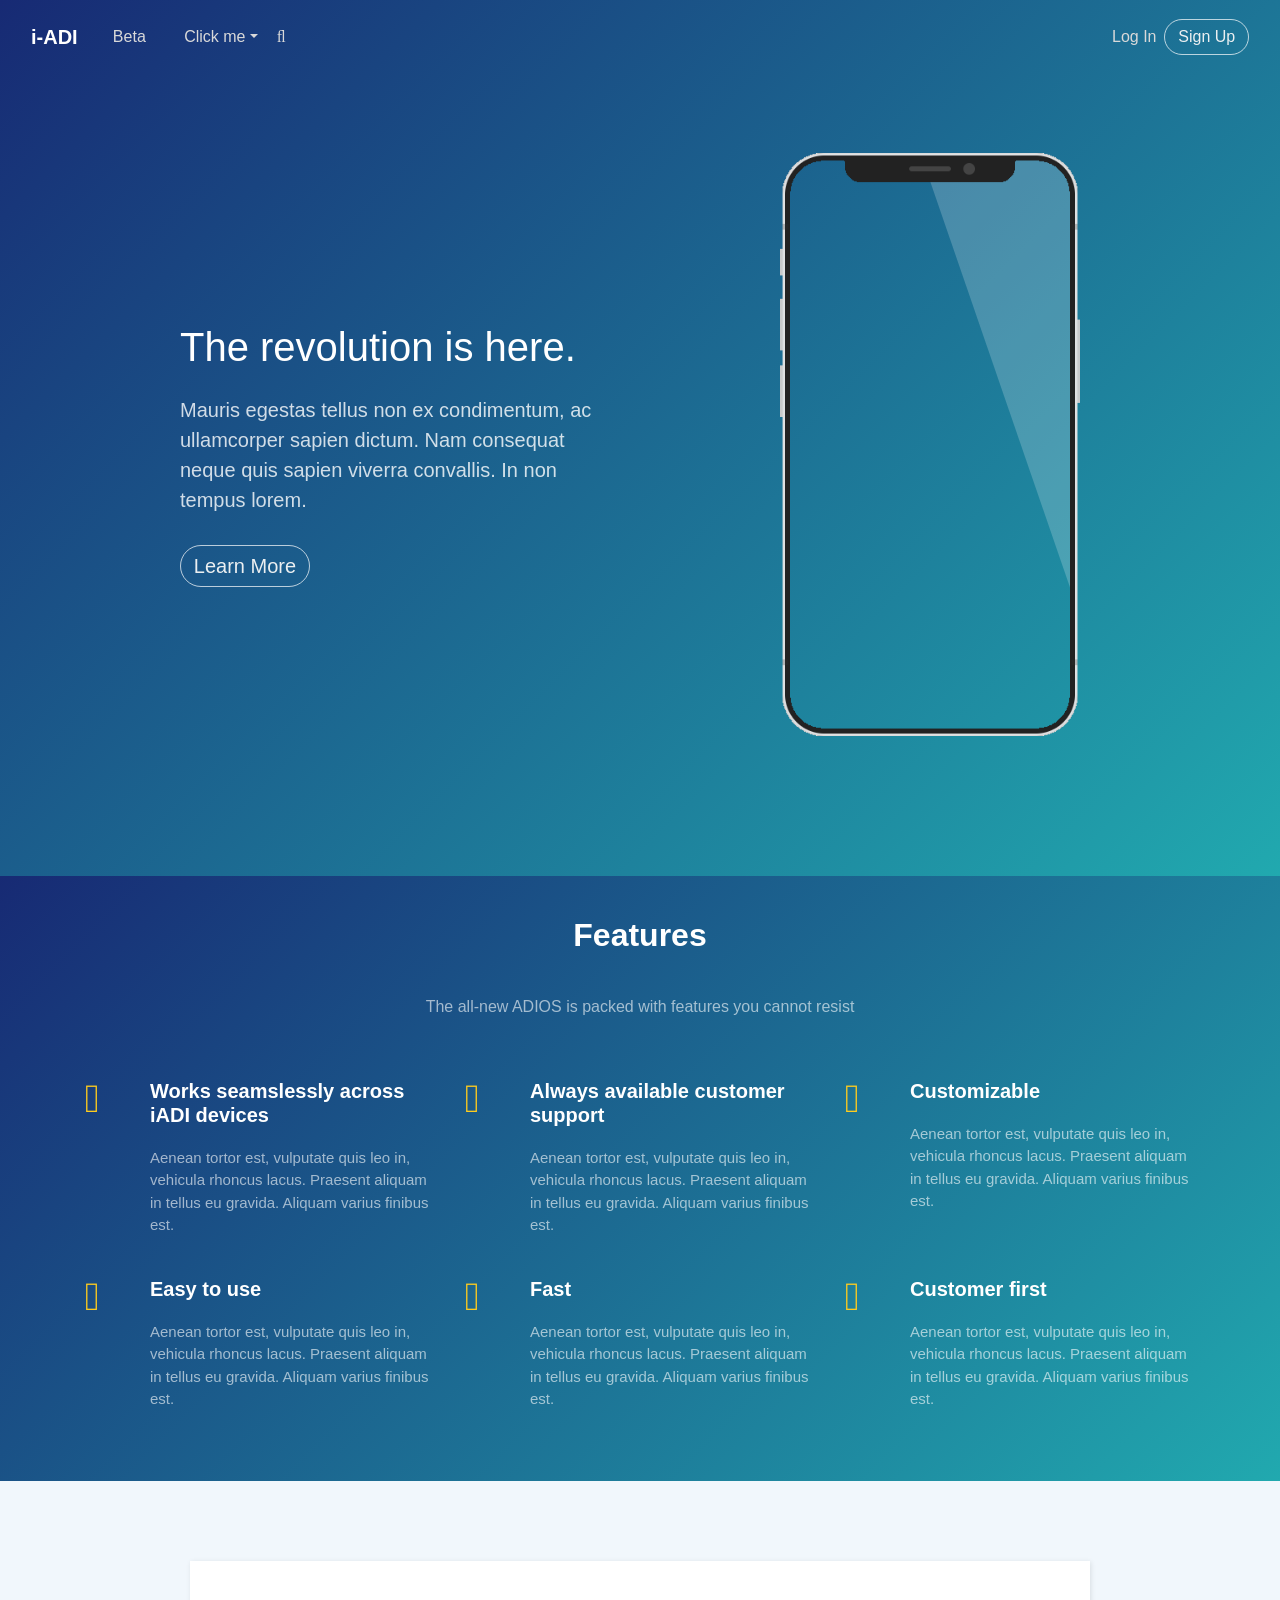
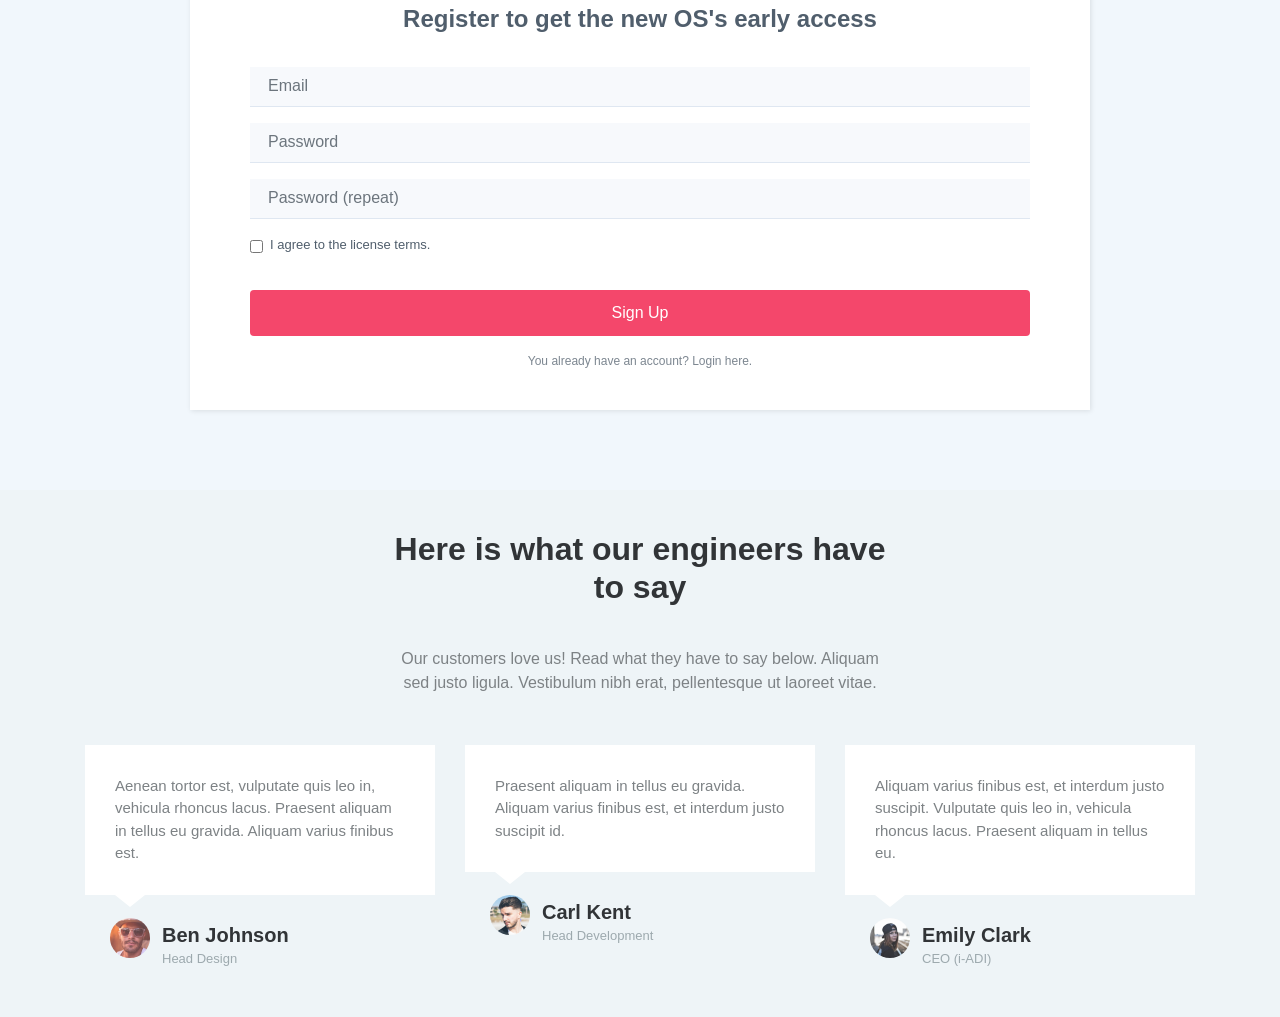
==== commit 6376f7b7: "v3" ====
--- a/Index.html
+++ b/Index.html
@@ -1,338 +1,133 @@
 <!DOCTYPE html>
-
-<html lang="en">
-<head>
-  <!-- Required meta tags -->
-  <meta charset="utf-8">
-  <meta name="viewport" content="width=device-width, initial-scale=1, shrink-to-fit=no">
-  <link rel="stylesheet" href="assets/css/bootstrap.min.css">
-  <link rel="stylesheet" href="assets/css/style.css">
-  <title>Aditya Madan</title>
+<!-- saved from url=(0025)https://adios.bss.design/ -->
+<html><head><meta http-equiv="Content-Type" content="text/html; charset=UTF-8">
+    
+    <meta name="viewport" content="width=device-width, initial-scale=1.0, shrink-to-fit=no">
+    <title>Untitled</title>
+    <link rel="stylesheet" href="./Index_files/bootstrap.min.css">
+    <link rel="stylesheet" href="./Index_files/css">
+    <link rel="stylesheet" href="./Index_files/font-awesome.min.css">
+    <link rel="stylesheet" href="./Index_files/styles.min.css">
 </head>
 
 <body>
-  <nav class="navbar navbar-expand-md  fixed-top maine-menu">
-    <div class="container">
-      <button class="navbar-toggler ml-auto" data-target="#my-nav" onclick="myFunction(this)" data-toggle="collapse"> <span class="bar1"></span> <span class="bar2"></span> <span class="bar3"></span> </button>
-      <div id="my-nav" class="collapse navbar-collapse">
-        <ul class="navbar-nav mx-auto">
-          <li class="nav-item active"> <a class="nav-link" href="#">Home</a> </li>
-          <li class="nav-item"> <a class="nav-link" href="#about" tabindex="-1" aria-disabled="true">About</a></li>
-          <li class="nav-item"> <a class="nav-link" href="#activity" tabindex="-1" aria-disabled="true">Activity</a></li>
-          <li class="nav-item"> <a class="nav-link" href="#portfolio" tabindex="-1" aria-disabled="true">Portfolio</a></li>
-          <li class="nav-item"> <a class="nav-link" href="#testimonial" tabindex="-1" aria-disabled="true">Testimonial</a></li>
-          <li class="nav-item"> <a class="nav-link" href="blog.html" tabindex="-1" aria-disabled="true">Blog</a></li>
-          <li class="nav-item"> <a class="nav-link" href="#contact" tabindex="-1" aria-disabled="true">Contact</a></li>
-        </ul>
-      </div>
+    <div>
+        <div class="header-blue">
+            <nav class="navbar navbar-light navbar-expand-md navigation-clean-search">
+                <div class="container-fluid"><a class="navbar-brand" href="https://adios.bss.design/#">i-ADI</a><button data-toggle="collapse" class="navbar-toggler" data-target="#navcol-1"><span class="sr-only">Toggle navigation</span><span class="navbar-toggler-icon"></span></button>
+                    <div class="collapse navbar-collapse" id="navcol-1">
+                        <ul class="nav navbar-nav">
+                            <li class="nav-item"><a class="nav-link" href="https://adios.bss.design/#">Beta</a></li>
+                            <li class="nav-item dropdown"><a class="dropdown-toggle nav-link" data-toggle="dropdown" aria-expanded="false" href="https://adios.bss.design/#">Click me</a>
+                                <div class="dropdown-menu"><a class="dropdown-item" href="https://adios.bss.design/#">Register</a><a class="dropdown-item" href="https://adios.bss.design/#">Features</a><a class="dropdown-item" href="https://adios.bss.design/#">Login&nbsp;</a></div>
+                            </li>
+                        </ul>
+                        <form class="form-inline mr-auto" target="_self">
+                            <div class="form-group"><label for="search-field"><i class="fa fa-search"></i></label><input class="form-control search-field" type="search" id="search-field" name="search"></div>
+                        </form><span class="navbar-text"> <a class="login" href="https://adios.bss.design/#">Log In</a></span><a class="btn btn-light action-button" role="button" href="https://adios.bss.design/#">Sign Up</a></div>
+                </div>
+            </nav>
+            <div class="container hero">
+                <div class="row">
+                    <div class="col-12 col-lg-6 col-xl-5 offset-xl-1">
+                        <h1>The revolution is here.</h1>
+                        <p>Mauris egestas tellus non ex condimentum, ac ullamcorper sapien dictum. Nam consequat neque quis sapien viverra convallis. In non tempus lorem. </p><button class="btn btn-light btn-lg action-button" type="button">Learn More</button></div>
+                    <div class="col-md-5 col-lg-5 offset-lg-1 offset-xl-0 d-none d-lg-block phone-holder">
+                        <div class="phone-mockup"><img class="device" src="./Index_files/phone.svg">
+                            <div class="screen"></div>
+                        </div>
+                </div>
+            </div>
+        </div>
     </div>
-  </nav>
-  <div class="container-fluid fh5co-home-banner">
-    <div class="card"> <img class="card-img" src="assets/img/banner-img.jpg" alt="">
-      <div class="card-img-overlay">
-        <div class="center-text">
-          <h2 class="card-title">"It has become appallingly obvious that our technology has exceeded our humanity."
+    </div>
+    <div class="features-blue">
+        <div class="container">
+            <div class="intro">
+                <h2 class="text-center">Features</h2>
+                <p class="text-center">The all-new ADIOS is packed with features you cannot resist</p>
+            </div>
+            <div class="row features">
+                <div class="col-sm-6 col-md-4 d-block visible item"><i class="fa fa-map-marker icon"></i>
+                    <h3 class="name">Works seamslessly across iADI devices</h3>
+                    <p class="description">Aenean tortor est, vulputate quis leo in, vehicula rhoncus lacus. Praesent aliquam in tellus eu gravida. Aliquam varius finibus est.</p>
+                </div>
+                <div class="col-sm-6 col-md-4 item"><i class="fa fa-clock-o icon"></i>
+                    <h3 class="name">Always available customer support</h3>
+                    <p class="description">Aenean tortor est, vulputate quis leo in, vehicula rhoncus lacus. Praesent aliquam in tellus eu gravida. Aliquam varius finibus est.</p>
+                </div>
+                <div class="col-sm-6 col-md-4 item"><i class="fa fa-list-alt icon"></i>
+                    <h3 class="name">Customizable</h3>
+                    <p class="description">Aenean tortor est, vulputate quis leo in, vehicula rhoncus lacus. Praesent aliquam in tellus eu gravida. Aliquam varius finibus est.</p>
+                </div>
+                <div class="col-sm-6 col-md-4 item"><i class="fa fa-leaf icon"></i>
+                    <h3 class="name">Easy to use</h3>
+                    <p class="description">Aenean tortor est, vulputate quis leo in, vehicula rhoncus lacus. Praesent aliquam in tellus eu gravida. Aliquam varius finibus est.</p>
+                </div>
+                <div class="col-sm-6 col-md-4 item"><i class="fa fa-plane icon"></i>
+                    <h3 class="name">Fast</h3>
+                    <p class="description">Aenean tortor est, vulputate quis leo in, vehicula rhoncus lacus. Praesent aliquam in tellus eu gravida. Aliquam varius finibus est.</p>
+                </div>
+                <div class="col-sm-6 col-md-4 item"><i class="fa fa-phone icon"></i>
+                    <h3 class="name">Customer first</h3>
+                    <p class="description">Aenean tortor est, vulputate quis leo in, vehicula rhoncus lacus. Praesent aliquam in tellus eu gravida. Aliquam varius finibus est.</p>
+                </div>
+            </div>
+        </div>
+    </div>
+    <div class="register-photo">
+        <div class="image-holder"></div>
+        <div class="form-container">
+            <form method="post">
+                <h2 class="text-center"><strong>Register to get the new OS's early access</strong></h2>
+                <div class="form-group"><input class="form-control" type="email" name="email" placeholder="Email"></div>
+                <div class="form-group"><input class="form-control" type="password" name="password" placeholder="Password"></div>
+                <div class="form-group"><input class="form-control" type="password" name="password-repeat" placeholder="Password (repeat)"></div>
+                <div class="form-group">
+                    <div class="form-check"><label class="form-check-label"><input class="form-check-input" type="checkbox">I agree to the license terms.</label></div>
+                </div>
+                <div class="form-group"><button class="btn btn-primary btn-block" type="submit">Sign Up</button></div><a class="already" href="https://adios.bss.design/#">You already have an account? Login here.</a></form>
+        </div>
+    </div>
+    <div class="testimonials-clean">
+        <div class="container">
+            <div class="intro">
+                <h2 class="text-center">Here is what our engineers have to say</h2>
+                <p class="text-center">Our customers love us! Read what they have to say below. Aliquam sed justo ligula. Vestibulum nibh erat, pellentesque ut laoreet vitae.</p>
+            </div>
+            <div class="row people">
+                <div class="col-md-6 col-lg-4 item">
+                    <div class="box">
+                        <p class="description">Aenean tortor est, vulputate quis leo in, vehicula rhoncus lacus. Praesent aliquam in tellus eu gravida. Aliquam varius finibus est.</p>
+                    </div>
+                    <div class="author"><img class="rounded-circle" src="./Index_files/1.jpg">
+                        <h5 class="name">Ben Johnson</h5>
+                        <p class="title">Head Design</p>
+                    </div>
+                </div>
+                <div class="col-md-6 col-lg-4 item">
+                    <div class="box">
+                        <p class="description">Praesent aliquam in tellus eu gravida. Aliquam varius finibus est, et interdum justo suscipit id.</p>
+                    </div>
+                    <div class="author"><img class="rounded-circle" src="./Index_files/3.jpg">
+                        <h5 class="name">Carl Kent</h5>
+                        <p class="title">Head Development</p>
+                    </div>
+                </div>
+                <div class="col-md-6 col-lg-4 item">
+                    <div class="box">
+                        <p class="description">Aliquam varius finibus est, et interdum justo suscipit. Vulputate quis leo in, vehicula rhoncus lacus. Praesent aliquam in tellus eu.</p>
+                    </div>
+                    <div class="author"><img class="rounded-circle" src="./Index_files/2.jpg">
+                        <h5 class="name">Emily Clark</h5>
+                        <p class="title">CEO (i-ADI)</p>
+                    </div>
+                </div>
+            </div>
+        </div>
+    </div>
+    <script src="./Index_files/jquery.min.js.download"></script>
+    <script src="./Index_files/bootstrap.bundle.min.js.download"></script>
 
-</h2>
-          <a class="btn btn-3 hover-border-3">
-    <span>— Albert Einstein</span></a>
 
-           </div>
-      </div>
-    </div>
-  </div>
-  <div class="container-fluid fh5co-two-img">
-    <div class="row">
-      <div class="col-sm-6 pr-0 pl-0">
-        <div class="card"> <img class="card-img" src="assets/img/girl1.jpg" alt="">
-          <div class="card-img-overlay"> </div>
-        </div>
-      </div>
-      <div class="col-sm-6 pr-0 pl-0">
-        <div class="card"> <img class="card-img" src="assets/img/girl2.jpg" alt="">
-          <div class="card-img-overlay"> </div>
-        </div>
-      </div>
-    </div>
-  </div>
-
-  <div class="container-fluid fh5co-recent-work">
-    <div class="container contact-pop">
-      <div class="row">
-        <div class="col-md-6  pr-0">
-          <div class="card"> <img class="card-img w-100" src="assets/img/girl3.jpg" alt="">
-            <div class="card-img-overlay"> </div>
-          </div>
-        </div>
-        <div class="col-md-6 pl-0" id="about">
-          <div class="content">
-            <h3>I am Aditya Madan</h3>
-            <h4>Professional UI and UX developer</h4>
-            <hr />
-            <p>Lorem ipsum dolor sit amet, consectetur adipiscing elit, sed do eiusmod tempor incididunt ut labore et  non proident, sunt in culpa qui officia deserunt mollit anim id est laborum.</p>
-            <a class="btn btn-3 m-0 hover-border-5">
-    <span>hover me</span></a>
- </div>
-          </div>
-        </div>
-      </div>
-      <div class="container recent" id="activity">
-        <div class="row">
-          <h2>Recent works</h2>
-          <div class="owl-carousel owl-carousel2 owl-theme">
-            <div>
-              <div class="card"> <img class="card-img" src="assets/img/recent-img1.jpg" alt="">
-                <div class="card-img-overlay"> <a href="#"><img src="assets/img/heart.png" class="heart" alt="heart icon"></a>
-                  <div class="bottom-text">
-                    <h5 class="card-title">Sparky Watches</h5>
-                    <p class="card-text">Luxury Watches made available</p>
-                  </div>
-                </div>
-              </div>
-            </div>
-            <div>
-              <div class="card"> <img class="card-img" src="assets/img/recent-img2.jpg" alt="">
-                <div class="card-img-overlay"> <a href="#"><img src="assets/img/heart.png" class="heart" alt="heart icon"></a>
-                  <div class="bottom-text">
-                    <h5 class="card-title">Add to Bag</h5>
-                    <p class="card-text">All your needs from the comfort of your home</p>
-                  </div>
-                </div>
-              </div>
-            </div>
-            <div>
-              <div class="card"> <img class="card-img" src="assets/img/recent-img3.jpg" alt="">
-                <div class="card-img-overlay"> <a href="#"><img src="assets/img/heart.png" class="heart" alt="heart icon"></a>
-                  <div class="bottom-text">
-                    <h5 class="card-title">-(Text deleted due to copyright)</h5>
-                    <p class="card-text">-</p>
-                  </div>
-                </div>
-              </div>
-            </div>
-            <div>
-              <div class="card"> <img class="card-img" src="assets/img/recent-img4.jpg" alt="">
-                <div class="card-img-overlay"> <a href="#"><img src="assets/img/heart.png" class="heart" alt="heart icon"></a>
-                  <div class="bottom-text">
-                    <h5 class="card-title">Worksheet maker</h5>
-                    <p class="card-text">Make worksheets for your students</p>
-                  </div>
-                </div>
-              </div>
-            </div>
-          </div>
-        </div>
-      </div>
-    </div>
-  </div>
-  <div class="container-fluid recent fh5co-portfolio" id="portfolio">
-    <div class="container">
-      <h2>Portfolios</h2>
-      <div class="row">
-        <div class="bx bx-1">
-          <div class="card"> <img class="card-img" src="assets/img/portfolio-img1.png" alt="">
-            <div class="card-img-overlay"> <a href="#"><img src="assets/img/heart.png" class="heart" alt="heart icon"></a>
-              <div class="bottom-text">
-                <h5 class="card-title">Lorem Ipsum</h5>
-              </div>
-            </div>
-          </div>
-        </div>
-        <div class="bx bx-2">
-          <div class="card"> <img class="card-img" src="assets/img/portfolio-img2.png" alt="">
-            <div class="card-img-overlay"> <a href="#"><img src="assets/img/heart.png" class="heart" alt="heart icon"></a>
-              <div class="bottom-text">
-                <h5 class="card-title">Lorem Ipsum</h5>
-              </div>
-            </div>
-          </div>
-        </div>
-        <div class="bx bx-3">
-          <div class="card"> <img class="card-img" src="assets/img/portfolio-img3.png" alt="">
-            <div class="card-img-overlay"> <a href="#"><img src="assets/img/heart.png" class="heart" alt="heart icon"></a>
-              <div class="bottom-text">
-                <h5 class="card-title">Lorem Ipsum</h5>
-              </div>
-            </div>
-          </div>
-        </div>
-        <div class="bx bx-4">
-          <div class="card"> <img class="card-img" src="assets/img/portfolio-img4.png" alt="">
-            <div class="card-img-overlay"> <a href="#"><img src="assets/img/heart.png" class="heart" alt="heart icon"></a>
-              <div class="bottom-text">
-                <h5 class="card-title">Lorem Ipsum</h5>
-              </div>
-            </div>
-          </div>
-        </div>
-        <div class="bx bx-middle" style="padding: 0;">
-          <div class="bx bx-5">
-            <div class="card"> <img class="card-img" src="assets/img/portfolio-img5.png" alt="">
-              <div class="card-img-overlay"> <a href="#"><img src="assets/img/heart.png" class="heart" alt="heart icon"></a>
-                <div class="bottom-text">
-                  <h5 class="card-title">Lorem ipsum dolor</h5>
-                </div>
-              </div>
-            </div>
-          </div>
-          <div class="bx bx-6">
-            <div class="card"> <img class="card-img" src="assets/img/portfolio-img6.png" alt="">
-              <div class="card-img-overlay"> <a href="#"><img src="assets/img/heart.png" class="heart" alt="heart icon"></a>
-                <div class="bottom-text">
-                  <h5 class="card-title">Lorem ipsum dolor</h5>
-                </div>
-              </div>
-            </div>
-          </div>
-          <div>
-            <div class="bx bx-7">
-              <div class="card"> <img class="card-img" src="assets/img/portfolio-img7.png" alt="">
-                <div class="card-img-overlay"> <a href="#"><img src="assets/img/heart.png" class="heart" alt="heart icon"></a>
-                  <div class="bottom-text">
-                    <h5 class="card-title">Lorem Ipsum</h5>
-                  </div>
-                </div>
-              </div>
-            </div>
-            <div class="bx bx-8">
-              <div class="card"> <img class="card-img" src="assets/img/portfolio-img8.png" alt="">
-                <div class="card-img-overlay"> <a href="#"><img src="assets/img/heart.png" class="heart" alt="heart icon"></a>
-                  <div class="bottom-text">
-                    <h5 class="card-title">Lorem Ipsum</h5>
-                  </div>
-                </div>
-              </div>
-            </div>
-          </div>
-        </div>
-      </div>
-    </div>
-  </div>
-  <div class="container-fluid fh5co-recent-work activity">
-    <div class="container recent">
-      <div class="row">
-        <h2>Activity of the month</h2>
-        <div class="owl-carousel owl-carousel3 owl-theme">
-          <div>
-            <div class="card"> <img class="card-img" src="assets/img/activity-img1.png" alt="">
-              <div class="card-img-overlay">
-                <div class="bottom-text">
-                  <h5 class="card-title">Sed ut perspiciatis unde &nbsp; iste natus error sit volup</h5>
-                  <a href="#">Read more <img src="assets/img/double-right.svg" alt=""></a> 
-                </div>
-              </div>
-            </div>
-          </div>
-          <div>
-            <div class="card"> <img class="card-img" src="assets/img/activity-img2.png"  alt="">
-              <div class="card-img-overlay">
-                <div class="bottom-text">
-                  <h5 class="card-title">Sed ut perspiciatis unde &nbsp; iste natus error sit volup</h5>
-                  <a href="#">Read more <img src="assets/img/double-right.svg" alt=""></a> 
-                </div>
-              </div>
-            </div>
-          </div>
-          <div>
-            <div class="card"> <img class="card-img" src="assets/img/activity-img3.png" alt="">
-              <div class="card-img-overlay">
-                <div class="bottom-text">
-                  <h5 class="card-title">Sed ut perspiciatis unde &nbsp; iste natus error sit volup</h5>
-                  <a href="#">Read more <img src="assets/img/double-right.svg" alt=""></a> 
-                </div>
-              </div>
-            </div>
-          </div>
-        </div>
-      </div>
-    </div>
-  </div>
-  <div class="container-fluid fh5co-about-me" id="testimonial">
-    <div id="my-carousel" class="carousel slide" data-ride="carousel">
-      <div class="carousel-inner">
-        <div class="card"> <img class="card-img d-block w-100" src="assets/img/about-me-img.jpg" alt="">
-          <div class="card-img-overlay">
-            <h2>People say about me</h2>
-          </div>
-        </div>
-        <div class="carousel-item">
-          <div class="carousel-caption d-md-block"> <img src="assets/img/quote-icon.png" alt="">
-            <p>Sed ut perspiciatis unde omnis iste natus error sit voluptatem accusantium doloremque laudantium, totam rem aperiam, eaque ipsa quae ab illo inventore veritatis et quasi architecto beatae vitae dicta sunt explicabo</p>
-          </div>
-        </div>
-        <div class="carousel-item active">
-          <div class="carousel-caption d-md-block"> <img src="assets/img/quote-icon.png" alt="">
-            <p>Sed ut perspiciatis unde omnis iste natus error sit voluptatem accusantium doloremque laudantium, totam rem aperiam, eaque ipsa quae ab illo inventore veritatis et quasi architecto beatae vitae dicta sunt explicabo</p>
-          </div>
-        </div>
-        <div class="carousel-item">
-          <div class="carousel-caption d-md-block"> <img src="assets/img/quote-icon.png" alt="">
-            <p>Sed ut perspiciatis unde omnis iste natus error sit voluptatem accusantium doloremque laudantium, totam rem aperiam, eaque ipsa quae ab illo inventore veritatis et quasi architecto beatae vitae dicta sunt explicabo</p>
-          </div>
-        </div>
-      </div>
-      <ol class="carousel-indicators">
-        <li data-target="#my-carousel" data-slide-to="0" > <img src="assets/img/about-me-img1.png" alt=""> <span>Sherrie Rose</span> </li>
-        <li class="active" data-target="#my-carousel" data-slide-to="1" aria-current="location"> <img src="assets/img/about-me-img2.png" alt=""> <span>John Bob</span> </li>
-        <li data-target="#my-carousel" data-slide-to="2"> <img src="assets/img/about-me-img3.png" alt=""> <span>Eva Mohan</span> </li>
-      </ol>
-    </div>
-  </div>
-  <div class="container-fluid fh5co-insta-feed activity">
-    <div class="container recent">
-      <div class="row mb-5 pb-5">
-        
-        <div class="col-lg-12 feed-caro">
-          <h2>Instagram feed</h2>
-          <div class="owl-carousel owl-carousel4 owl-theme">
-            <div>
-              <div class="card"> <img class="card-img" src="assets/img/feed-img1.png" alt="">
-                <div class="card-img-overlay"> </div>
-              </div>
-            </div>
-            <div>
-              <div class="card"> <img class="card-img" src="assets/img/feed-img2.png"  alt="">
-                <div class="card-img-overlay"> </div>
-              </div>
-            </div>
-          </div>
-        </div>
-      </div>
-      <h2 class="text-center d-block">Find me on social media</h2>
-      <div class="row social-links">
-        <ul class="nav mx-auto">
-          <li class="nav-item"> <a class="nav-link" href=""><img src="assets/img/facebook.png" alt=""></a> </li>
-          <li class="nav-item"> <a class="nav-link" href=""><img src="assets/img/twitter.png" alt=""></a> </li>
-          <li class="nav-item"> <a class="nav-link" href="#"><img src="assets/img/pinterest.png" alt=""></a> </li>
-          <li class="nav-item"> <a class="nav-link" href="#"><img src="assets/img/google-plus.png" alt=""></a> </li>
-        </ul>
-      </div>
-    </div>
-  </div>
-  <footer class="container-fluid p-0 pr-0">
-    <div class="row mr-0 ml-0">
-      <div class="col-md-6 pr-0 pl-0 map">
-        <iframe src="https://www.google.com/maps/embed?pb=!1m18!1m12!1m3!1d13035.46901327725!2d-80.85396551628644!3d35.234674411422155!2m3!1f0!2f0!3f0!3m2!1i1024!2i768!4f13.1!3m3!1m2!1s0x8856a03af474f38f%3A0xf8301daadf5f7670!2sFourth+Ward%2C+Charlotte%2C+NC%2C+USA!5e0!3m2!1sen!2sin!4v1551001218548"  style="border:0" allowfullscreen></iframe>
-      </div>
-      <div class="col-md-6 content-us">
-        <div class="contact-form" id="contact">
-          <h3 class="text-uppercase">Contact me</h3>
-          <input type="text" class="form-control" placeholder="Your Name">
-          <input type="text" class="form-control" placeholder="Your Email">
-          <textarea class="form-control" placeholder="Your Message"></textarea>
-          <button type="submit">Send</button>
-        </div>
-      </div>
-    </div>
-    
-  </footer>
-
-  <!-- jQuery first, then Popper.js, then Bootstrap JS --> 
-  <script src="assets/js/jquery-3.3.1.slim.min.js"></script> 
-  <script src="assets/js/popper.min.js" ></script> 
-  <script src="assets/js/bootstrap.min.js"></script> 
-  <script src="assets/js/owl.carousel.min.js"></script> 
-  <script src="assets/js/main.js"></script>
-
-</body>
-</html>+</body></html>
--- a/Index_files/styles.min.css
+++ b/Index_files/styles.min.css
@@ -0,0 +1 @@
+.features-blue{color:#fff;background:linear-gradient(135deg,#172a74,#21a9af);background-color:#184e8e;padding-bottom:30px}.features-blue p{color:rgba(255,255,255,.6)}.features-blue h2,.testimonials-clean h2{font-weight:700;margin-bottom:40px;padding-top:40px;color:inherit}.features-blue .intro{font-size:16px;max-width:500px;margin:0 auto 60px}.features-blue .item{min-height:100px;padding-left:80px;margin-bottom:40px}.features-blue .item .name{font-size:20px;font-weight:700;margin-top:0;margin-bottom:20px;color:inherit}.features-blue .item .description,.testimonials-clean .item .description{font-size:15px;margin-bottom:0}.features-blue .item .icon{font-size:40px;color:#ffcc1e;float:left;margin-left:-65px}.header-blue{background:linear-gradient(135deg,#172a74,#21a9af);background-color:#184e8e;padding-bottom:80px;font-family:'Source Sans Pro',sans-serif}.header-blue .navbar{background:0 0;padding-top:.75rem;padding-bottom:.75rem;color:#fff;border-radius:0;box-shadow:none;border:none}.header-blue .navbar .navbar-brand{font-weight:700;color:inherit}.header-blue .navbar .navbar-brand:hover{color:#f0f0f0}.header-blue .navbar .navbar-collapse{border-top:1px solid rgba(255,255,255,.3);margin-top:.5rem}.header-blue .navbar .navbar-collapse span .login{color:#d9d9d9;margin-right:.5rem;text-decoration:none}.header-blue .action-button:hover,.header-blue .navbar .navbar-collapse span .login:hover{color:#fff}.header-blue .navbar .navbar-toggler{border-color:rgba(255,255,255,.3)}.header-blue .navbar .navbar-toggler:hover,.header-blue .navbar-toggler:focus{background:0 0}@media (min-width:768px){.header-blue{padding-bottom:120px}.header-blue .navbar{padding-top:1rem;padding-bottom:1rem}.header-blue .navbar .navbar-collapse{border-color:transparent;margin:0}.header-blue .navbar-nav .nav-link{padding-left:.7rem;padding-right:.7rem}}.header-blue .navbar .form-inline label,.header-blue .navbar.navbar-light .navbar-nav .nav-link{color:#d9d9d9}.header-blue .navbar.navbar-light .navbar-nav .nav-link:focus,.header-blue .navbar.navbar-light .navbar-nav .nav-link:hover{color:#fcfeff!important;background-color:transparent}.header-blue .navbar .navbar-nav>li>.dropdown-menu{margin-top:-5px;box-shadow:0 4px 8px rgba(0,0,0,.1);background-color:#fff;border-radius:2px}.header-blue .navbar .dropdown-menu .dropdown-item,.header-blue .navbar .dropdown-menu .dropdown-item:focus{line-height:2;color:#37434d}.header-blue .navbar .dropdown-menu .dropdown-item:focus,.header-blue .navbar .dropdown-menu .dropdown-item:hover{background:#ebeff1}.header-blue .action-button,.header-blue .action-button:not(.disabled):active{border:1px solid rgba(255,255,255,.7);border-radius:40px;color:#ebeff1;box-shadow:none;text-shadow:none;padding:.3rem .8rem;background:0 0;transition:background-color .25s;outline:0}.header-blue .navbar .form-inline .search-field{display:inline-block;width:80%;background:0 0;border:none;border-bottom:1px solid transparent;border-radius:0;color:#ccc;box-shadow:none;color:inherit;transition:border-bottom-color .3s}.header-blue .navbar .form-inline .search-field:focus{border-bottom:1px solid #ccc}.header-blue .hero{margin-top:20px;text-align:center}.header-blue .hero h1{color:#fff;font-size:40px;margin-top:0;margin-bottom:15px;font-weight:300;line-height:1.4}@media (min-width:992px){.header-blue .navbar-nav .nav-link{padding-left:1.2rem;padding-right:1.2rem}.header-blue .hero h1{margin-top:190px;margin-bottom:24px;line-height:1.2}}.header-blue .hero p{color:rgba(255,255,255,.8);font-size:20px;margin-bottom:30px;font-weight:300}.header-blue .phone-holder{text-align:right}.header-blue div.phone-mockup{position:relative;max-width:300px;margin:20px;display:inline-block;z-index:1}.header-blue .phone-mockup img.device,.highlight-phone .phone-mockup img.device{width:100%;height:auto}.header-blue .phone-mockup .screen{position:absolute;width:94%;height:98%;top:1%;left:3%;border:1px solid #444;border-radius:20px;overflow:hidden;background:url(/assets/img/screen-content-phone.jpg?h=2fdd3ea1eb8ba843dc0658ede360f1ef) center/cover;z-index:-1}.header-blue .phone-mockup .screen:before{content:'';background-color:#fff;position:absolute;width:70%;height:140%;top:-12%;right:-60%;transform:rotate(-19deg);opacity:.2}.highlight-phone{color:#313437;background-color:#eef4f7;padding:50px 0 55px;overflow:hidden}.highlight-phone p,.testimonials-clean p{color:#7d8285}.highlight-phone h2{font-weight:700;margin-bottom:35px;line-height:1.5;padding-top:0;margin-top:0;color:inherit}.highlight-phone .intro{font-size:18px;max-width:500px;line-height:1.5}.highlight-phone .intro p{margin-bottom:35px}.highlight-phone .intro .btn{padding:16px 32px;border:none;background:0 0;box-shadow:none;text-shadow:none;opacity:.9;text-transform:uppercase;font-weight:700;font-size:13px;letter-spacing:.4px;line-height:1}.highlight-phone .intro .btn:hover{opacity:1}.highlight-phone .intro .btn:active,.register-photo form .btn-primary:active{transform:translateY(1px)}.highlight-phone .intro .btn-primary{background-color:#055ada;color:#fff}.highlight-phone .phone-mockup{position:relative;max-width:260px;margin-top:-30px;margin-bottom:-230px;transform:rotate(-15deg)}.highlight-phone .phone-mockup .screen{position:absolute;width:94%;height:91%;top:1%;left:3%;border:1px solid #444;border-radius:20px;overflow:hidden;background:url(/assets/img/screen-content-phone.jpg?h=2fdd3ea1eb8ba843dc0658ede360f1ef) center/cover;z-index:-1}.highlight-phone .phone-mockup .screen:before{content:'';background-color:#fff;position:absolute;width:70%;height:140%;top:-6%;right:-60%;transform:rotate(-19deg);opacity:.2}.register-photo{background:#f1f7fc;padding:80px 0}.register-photo .image-holder{display:table-cell;width:auto;background:url(/assets/img/meeting.jpg?h=5c2edea6be02dfc4632c662fe265a327) 0 0/cover}.register-photo .form-container{display:table;max-width:900px;width:90%;margin:0 auto;box-shadow:1px 1px 5px rgba(0,0,0,.1)}.register-photo form{display:table-cell;width:400px;background-color:#fff;padding:40px 60px;color:#505e6c}@media (max-width:991px){.register-photo form{padding:40px}}.register-photo form h2{font-size:24px;line-height:1.5;margin-bottom:30px}.register-photo form .form-control{background:#f7f9fc;border:none;border-bottom:1px solid #dfe7f1;border-radius:0;box-shadow:none;outline:0;color:inherit;text-indent:6px;height:40px}.register-photo form .form-check{font-size:13px;line-height:20px}.register-photo form .btn-primary{background:#f4476b;border:none;border-radius:4px;padding:11px;box-shadow:none;margin-top:35px;text-shadow:none;outline:0!important}.register-photo form .btn-primary:active,.register-photo form .btn-primary:hover{background:#eb3b60}.register-photo form .already{display:block;text-align:center;font-size:12px;color:#6f7a85;opacity:.9;text-decoration:none}.testimonials-clean{color:#313437;background-color:#eef4f7}@media (max-width:767px){.features-blue{padding-bottom:10px}.features-blue h2,.testimonials-clean h2{margin-bottom:25px;padding-top:25px;font-size:24px}.features-blue .intro{margin-bottom:40px}.features-blue .item{min-height:0}.highlight-phone{text-align:center}.highlight-phone .intro{max-width:none}}.testimonials-clean .intro{font-size:16px;max-width:500px;margin:0 auto}.testimonials-clean .intro p{margin-bottom:0}.testimonials-clean .people{padding:50px 0 20px}.testimonials-clean .item{margin-bottom:32px}@media (min-width:768px){.header-blue .hero{margin-top:60px;text-align:left}.testimonials-clean .item{height:220px}}.testimonials-clean .item .box{padding:30px;background-color:#fff;position:relative}.testimonials-clean .item .box:after{content:'';position:absolute;left:30px;bottom:-24px;width:0;height:0;border:15px solid transparent;border-width:12px 15px;border-top-color:#fff}.testimonials-clean .item .author{margin-top:28px;padding-left:25px}.testimonials-clean .item .name{font-weight:700;margin-bottom:2px;color:inherit}.testimonials-clean .item .title{font-size:13px;color:#9da9ae}.testimonials-clean .item img{max-width:40px;float:left;margin-right:12px;margin-top:-5px}
